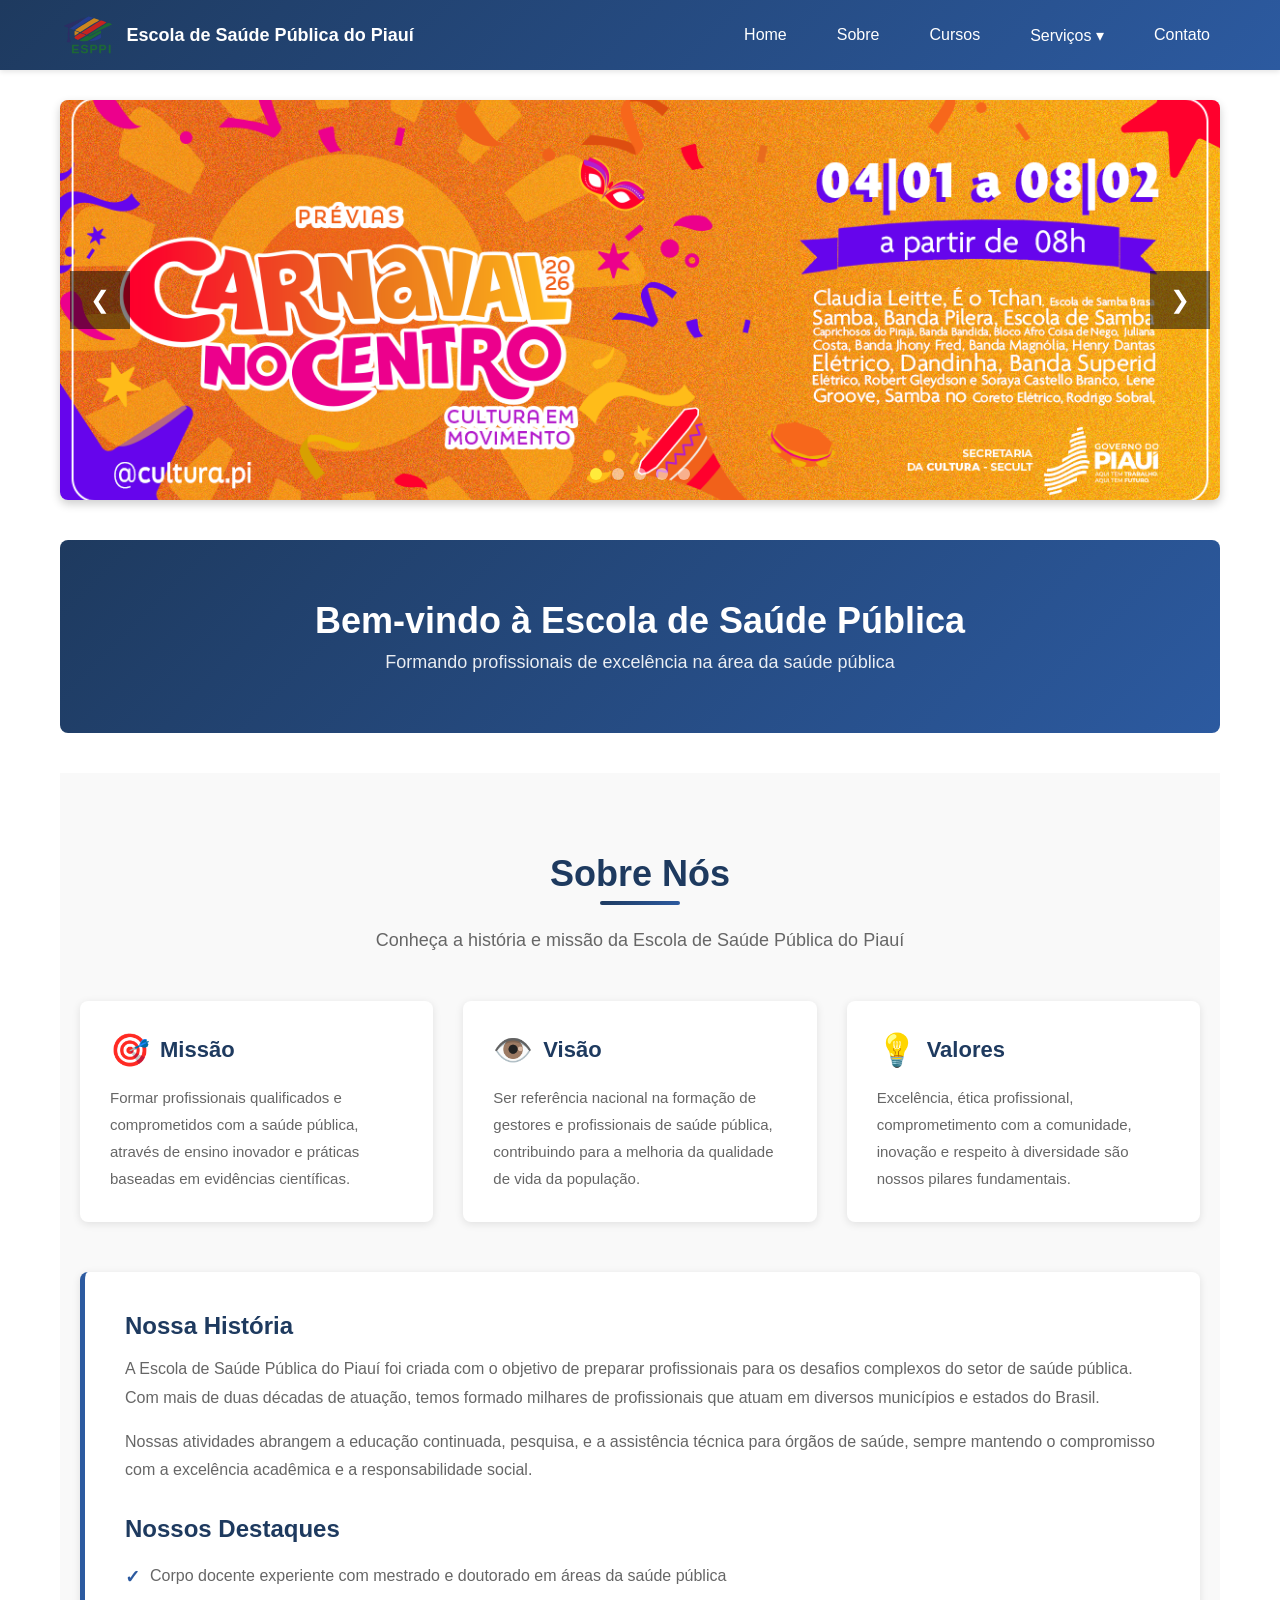
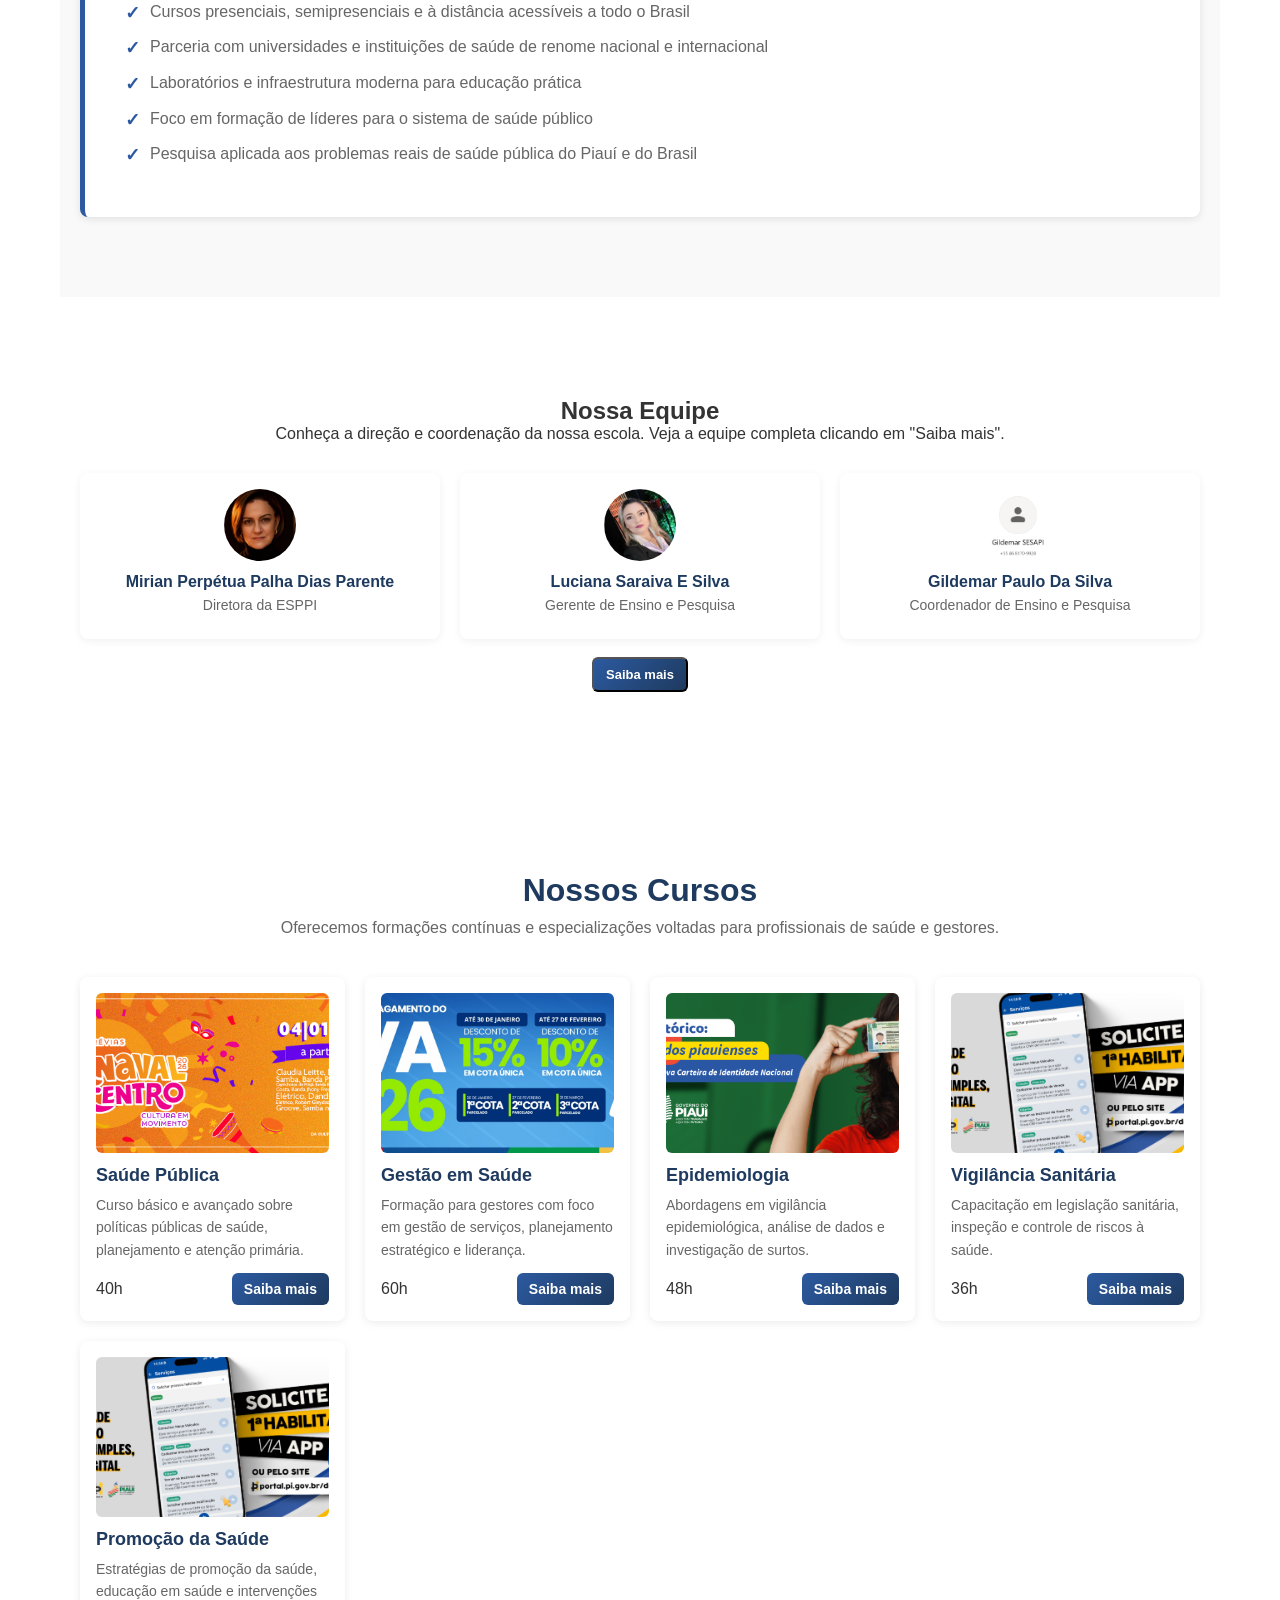
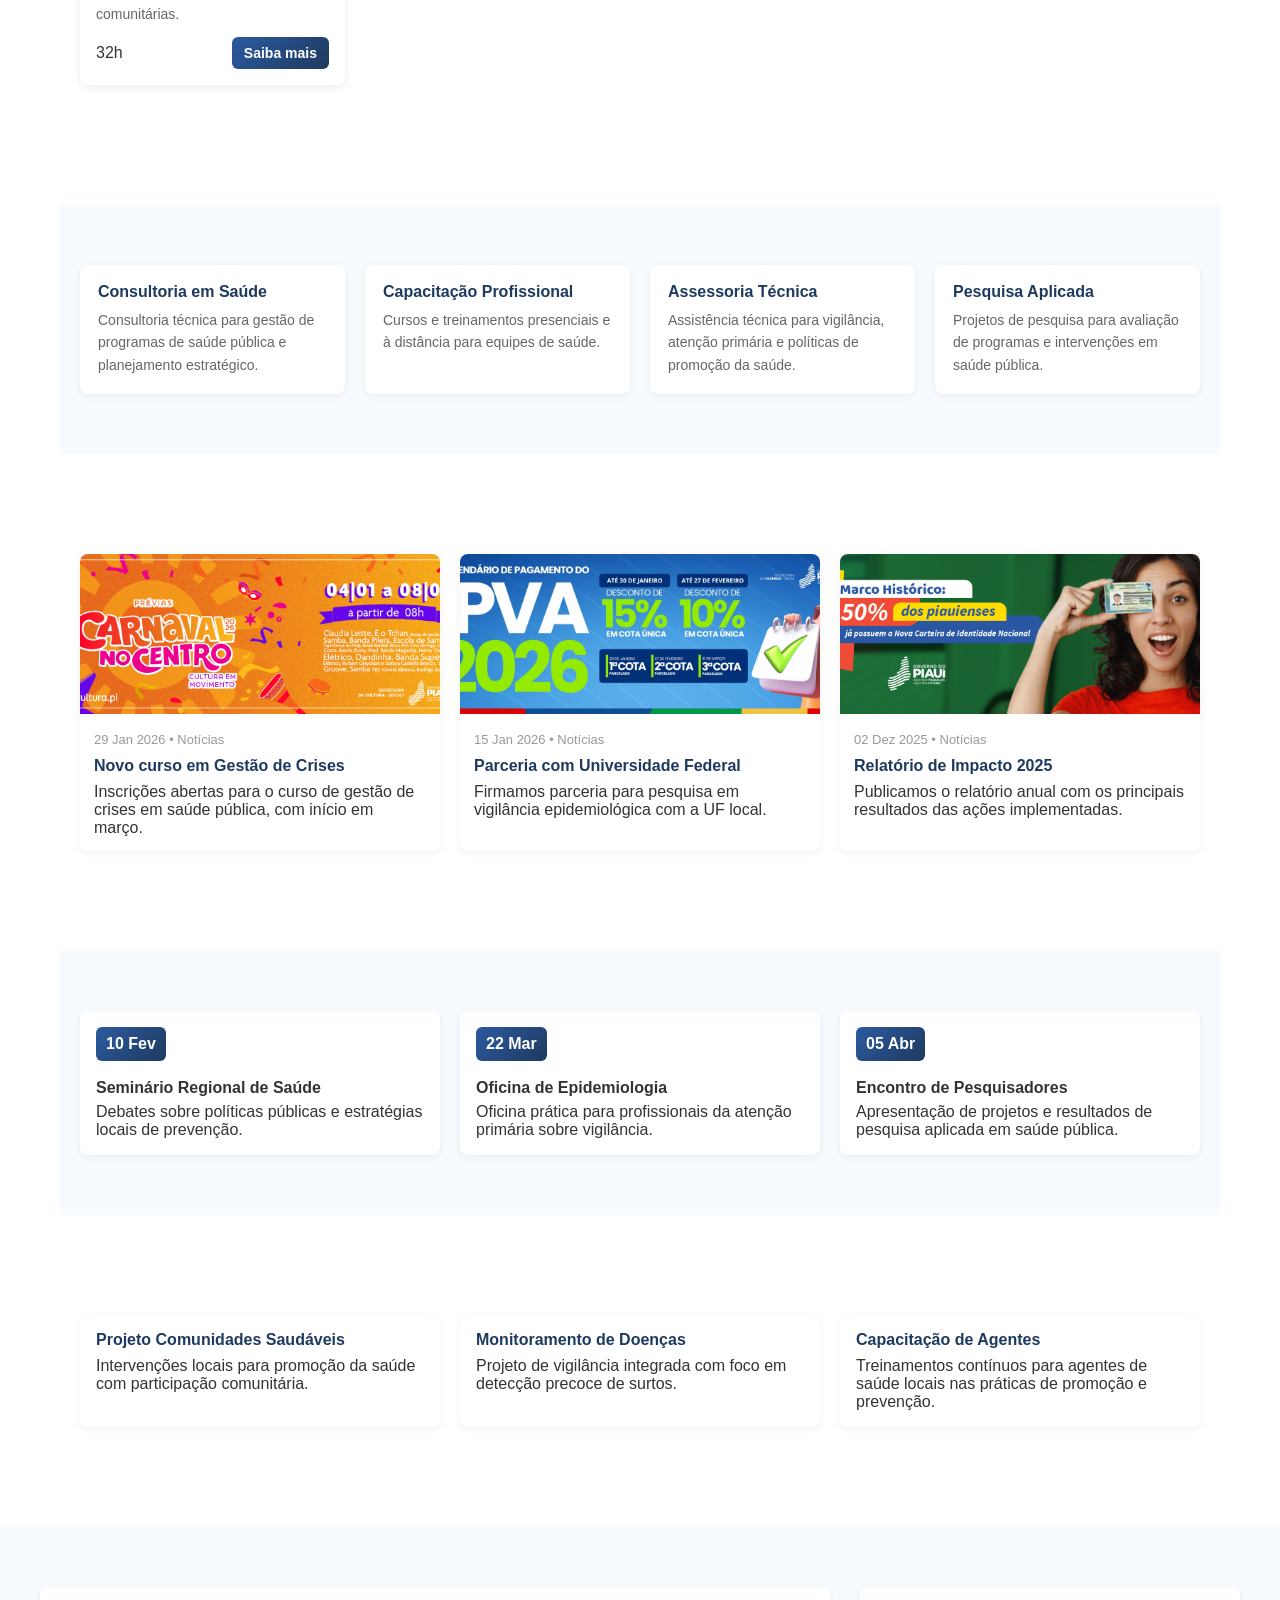
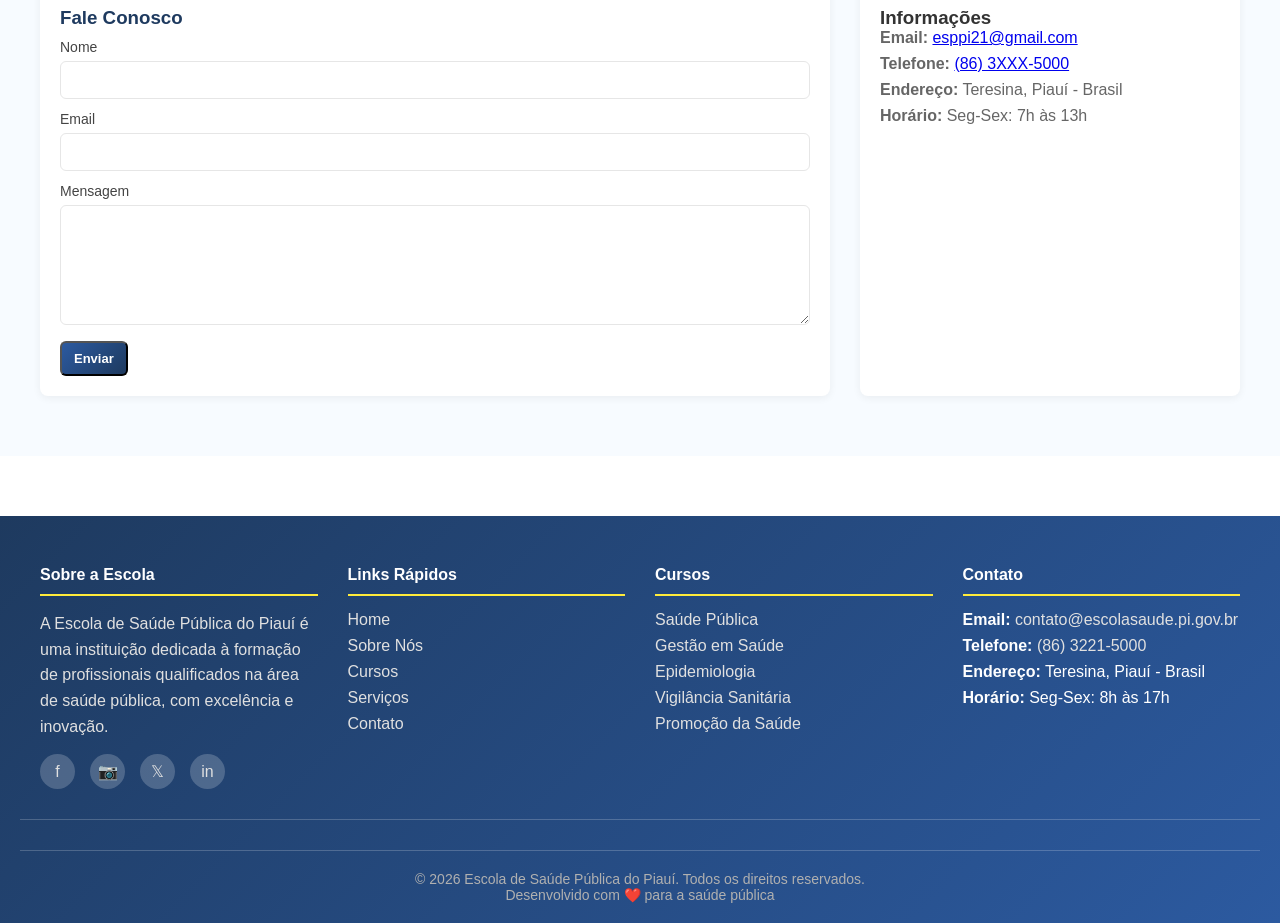
==== index.html @ f5f9f516 "INICIO DO SITE" ====
<!DOCTYPE html>
<html lang="pt-BR">
<head>
  <meta charset="UTF-8">
  <meta name="viewport" content="width=device-width, initial-scale=1.0">
  <title>Escola de Saúde Pública do Piauí</title>
  <style>
    * {
      margin: 0;
      padding: 0;
      box-sizing: border-box;
    }

    body {
      font-family: 'Segoe UI', Tahoma, Geneva, Verdana, sans-serif;
      color: #333;
    }

    header {
      background: linear-gradient(135deg, #1e3a5f 0%, #2c5aa0 100%);
      padding: 15px 0;
      box-shadow: 0 2px 5px rgba(0, 0, 0, 0.1);
      position: sticky;
      top: 0;
      z-index: 100;
    }

    .header-content {
      max-width: 1200px;
      margin: 0 auto;
      display: flex;
      align-items: center;
      justify-content: space-between;
      padding: 0 20px;
    }

    .logo {
      display: flex;
      align-items: center;
      gap: 10px;
      color: white;
      font-weight: bold;
      font-size: 18px;
    }

    .logo img {
      height: 40px;
      width: auto;
    }

    nav ul {
      display: flex;
      list-style: none;
      gap: 30px;
      flex-wrap: wrap;
    }

    nav a {
      color: white;
      text-decoration: none;
      font-weight: 500;
      transition: color 0.3s ease;
      padding: 5px 10px;
      border-radius: 4px;
    }

    nav a:hover {
      background-color: rgba(255, 255, 255, 0.2);
      color: #ffeb3b;
    }

    /* Submenu para Serviços */
    .has-submenu { position: relative; }
    .submenu {
      display: none;
      position: absolute;
      top: 100%;
      left: 0;
      background: #1e3a5f;
      min-width: 200px;
      border-radius: 6px;
      box-shadow: 0 6px 18px rgba(0,0,0,0.15);
      padding: 8px 0;
      z-index: 50;
      flex-direction: column;
    }

    .submenu li { list-style: none; }
    .submenu li a {
      color: white;
      display: block;
      padding: 10px 16px;
      text-decoration: none;
      font-weight: 500;
    }

    .submenu li a:hover { background: rgba(255,255,255,0.08); color: #ffeb3b; }

    /* Hover em desktop abre o submenu */
    .has-submenu:hover > .submenu { display: flex; }

    /* Mobile: submenu dentro do fluxo quando aberto */
    .submenu.open { display: flex; position: static; padding-left: 0; }

    .hamburger {
      display: none;
      flex-direction: column;
      cursor: pointer;
      gap: 5px;
    }

    .hamburger span {
      width: 25px;
      height: 3px;
      background-color: white;
      border-radius: 2px;
      transition: 0.3s;
    }

    .hamburger.active span:nth-child(1) {
      transform: rotate(45deg) translate(8px, 8px);
    }

    .hamburger.active span:nth-child(2) {
      opacity: 0;
    }

    .hamburger.active span:nth-child(3) {
      transform: rotate(-45deg) translate(7px, -7px);
    }

    .main-content {
      max-width: 1200px;
      margin: 30px auto;
      padding: 0 20px;
    }

    .carousel-container {
      position: relative;
      width: 100%;
      max-width: 1200px;
      margin: 0 auto 40px;
      overflow: hidden;
      border-radius: 8px;
      box-shadow: 0 4px 10px rgba(0, 0, 0, 0.2);
    }

    .carousel {
      position: relative;
      width: 100%;
      height: 400px;
      background-color: #f0f0f0;
    }

    .carousel-item {
      position: absolute;
      width: 100%;
      height: 100%;
      opacity: 0;
      transition: opacity 0.5s ease-in-out;
    }

    .carousel-item.active {
      opacity: 1;
    }

    .carousel-item img {
      width: 100%;
      height: 100%;
      object-fit: cover;
    }

    .carousel-controls {
      position: absolute;
      bottom: 20px;
      left: 50%;
      transform: translateX(-50%);
      display: flex;
      gap: 10px;
      z-index: 10;
    }

    .carousel-dot {
      width: 12px;
      height: 12px;
      border-radius: 50%;
      background-color: rgba(255, 255, 255, 0.5);
      cursor: pointer;
      transition: background-color 0.3s ease;
      border: none;
      padding: 0;
    }

    .carousel-dot.active {
      background-color: #ffeb3b;
    }

    .carousel-dot:hover {
      background-color: rgba(255, 255, 255, 0.8);
    }

    .carousel-button {
      position: absolute;
      top: 50%;
      transform: translateY(-50%);
      background-color: rgba(0, 0, 0, 0.5);
      color: white;
      border: none;
      font-size: 24px;
      padding: 15px 20px;
      cursor: pointer;
      transition: background-color 0.3s ease;
      z-index: 10;
    }

    .carousel-button:hover {
      background-color: rgba(0, 0, 0, 0.8);
    }

    .carousel-button.prev {
      left: 10px;
    }

    .carousel-button.next {
      right: 10px;
    }

    .ban {
      background: linear-gradient(135deg, #1e3a5f 0%, #2c5aa0 100%);
      color: white;
      padding: 60px 20px;
      border-radius: 8px;
      text-align: center;
      margin-bottom: 40px;
    }

    .ban h1 {
      font-size: 36px;
      margin-bottom: 10px;
    }

    .ban p {
      font-size: 18px;
      opacity: 0.9;
    }

    .about-section {
      background-color: #f9f9f9;
      padding: 80px 20px;
      margin-bottom: 40px;
    }

    .about-content {
      max-width: 1200px;
      margin: 0 auto;
    }

    .about-header {
      text-align: center;
      margin-bottom: 50px;
    }

    .about-header h2 {
      font-size: 36px;
      color: #1e3a5f;
      margin-bottom: 15px;
      position: relative;
      display: inline-block;
    }

    .about-header h2::after {
      content: '';
      position: absolute;
      bottom: -10px;
      left: 50%;
      transform: translateX(-50%);
      width: 80px;
      height: 4px;
      background: linear-gradient(135deg, #1e3a5f 0%, #2c5aa0 100%);
      border-radius: 2px;
    }

    .about-header p {
      font-size: 18px;
      color: #666;
      margin-top: 20px;
    }

    .about-grid {
      display: grid;
      grid-template-columns: repeat(auto-fit, minmax(280px, 1fr));
      gap: 30px;
      margin-bottom: 50px;
    }

    .about-card {
      background: white;
      padding: 30px;
      border-radius: 8px;
      box-shadow: 0 2px 8px rgba(0, 0, 0, 0.1);
      transition: transform 0.3s ease, box-shadow 0.3s ease;
    }

    .about-card:hover {
      transform: translateY(-5px);
      box-shadow: 0 4px 15px rgba(0, 0, 0, 0.15);
    }

    .about-card h3 {
      color: #1e3a5f;
      font-size: 22px;
      margin-bottom: 15px;
      display: flex;
      align-items: center;
      gap: 10px;
    }

    .about-card-icon {
      font-size: 32px;
    }

    .about-card p {
      color: #666;
      line-height: 1.8;
      font-size: 15px;
    }

    .about-description {
      background: white;
      padding: 40px;
      border-radius: 8px;
      border-left: 5px solid #2c5aa0;
      box-shadow: 0 2px 8px rgba(0, 0, 0, 0.1);
    }

    .about-description h3 {
      color: #1e3a5f;
      font-size: 24px;
      margin-bottom: 15px;
    }

    .about-description p {
      color: #666;
      line-height: 1.8;
      font-size: 16px;
      margin-bottom: 15px;
    }

    .about-description ul {
      list-style: none;
      margin-top: 20px;
    }

    .about-description ul li {
      padding-left: 25px;
      position: relative;
      margin-bottom: 10px;
      color: #666;
      line-height: 1.6;
    }

    .about-description ul li::before {
      content: '✓';
      position: absolute;
      left: 0;
      color: #2c5aa0;
      font-weight: bold;
      font-size: 18px;
    }

    /* Seção Cursos */
    .courses-section {
      padding: 80px 20px;
      background: #ffffff;
      margin-bottom: 40px;
    }

    .courses-header {
      text-align: center;
      margin-bottom: 40px;
    }

    .courses-header h2 {
      font-size: 32px;
      color: #1e3a5f;
      margin-bottom: 10px;
    }

    .courses-header p {
      color: #666;
      font-size: 16px;
    }

    .courses-grid {
      display: grid;
      grid-template-columns: repeat(auto-fit, minmax(260px, 1fr));
      gap: 20px;
      max-width: 1200px;
      margin: 0 auto;
    }

    .course-card {
      background: white;
      border-radius: 8px;
      padding: 16px;
      box-shadow: 0 2px 8px rgba(0,0,0,0.08);
      display: flex;
      flex-direction: column;
      transition: transform 0.25s ease, box-shadow 0.25s ease;
    }

    .course-card:hover {
      transform: translateY(-6px);
      box-shadow: 0 6px 20px rgba(0,0,0,0.12);
    }

    .course-thumb {
      width: 100%;
      height: 160px;
      object-fit: cover;
      border-radius: 6px;
      margin-bottom: 12px;
    }

    .course-title {
      color: #1e3a5f;
      font-size: 18px;
      margin-bottom: 8px;
    }

    .course-desc {
      color: #666;
      font-size: 14px;
      line-height: 1.6;
      flex: 1;
    }

    .course-footer {
      margin-top: 12px;
      display: flex;
      justify-content: space-between;
      align-items: center;
      gap: 10px;
    }

    .btn {
      background: linear-gradient(135deg, #2c5aa0, #1e3a5f);
      color: white;
      padding: 8px 12px;
      border-radius: 6px;
      text-decoration: none;
      font-weight: 600;
      font-size: 14px;
    }

    @media (max-width: 600px) {
      .course-thumb { height: 140px; }
    }

    /* Seção Equipe */
    .team-section { padding: 60px 20px; background: #ffffff; margin-bottom: 40px; }
    .team-header { text-align: center; margin-bottom: 30px; }
    .team-grid { display: grid; grid-template-columns: repeat(auto-fit, minmax(240px,1fr)); gap:20px; max-width:1200px; margin:0 auto; }
    .team-card { background: white; padding:16px; border-radius:8px; box-shadow:0 2px 8px rgba(0,0,0,0.06); text-align:center; }
    .team-avatar { width:72px; height:72px; border-radius:50%; background:linear-gradient(135deg,#2c5aa0,#1e3a5f); color:white; display:inline-flex; align-items:center; justify-content:center; font-weight:700; font-size:20px; margin-bottom:12px; position:relative; overflow:hidden; }
    .team-photo { width:100%; height:100%; object-fit:cover; display:block; }
    .team-initials { position:absolute; inset:0; display:flex; align-items:center; justify-content:center; font-weight:700; font-size:20px; color:white; }
    .team-name { color:#1e3a5f; font-weight:700; margin-bottom:6px; }
    .team-role { color:#666; font-size:14px; margin-bottom:10px; }
    .btn-small { background: linear-gradient(135deg, #2c5aa0, #1e3a5f); color: white; padding: 8px 12px; border-radius: 6px; text-decoration: none; font-weight: 600; font-size: 13px; }

    /* Modal / local com equipe completa */
    .modal { display:none; position:fixed; inset:0; background: rgba(0,0,0,0.5); align-items:center; justify-content:center; z-index:200; }
    .modal.open { display:flex; }
    .modal-content { background:white; width:90%; max-width:900px; max-height:80vh; overflow:auto; border-radius:8px; padding:20px; }
    .modal-header { display:flex; justify-content:space-between; align-items:center; margin-bottom:10px; }
    .modal-header h3 { color:#1e3a5f; }
    .team-list { list-style:none; padding:0; margin:0; }
    .team-list li { padding:10px 0; border-bottom:1px solid #eee; }

    /* Seção Contato */
    .contact-section { padding:60px 20px; background:#f7fbff; margin-bottom:40px; }
    .contact-grid { max-width:1200px; margin:0 auto; display:grid; grid-template-columns: 1fr 380px; gap:30px; }
    .contact-card { background:white; padding:20px; border-radius:8px; box-shadow:0 2px 8px rgba(0,0,0,0.06); }
    .contact-card h3 { color:#1e3a5f; margin-bottom:10px; }
    .contact-form label { display:block; font-size:14px; color:#444; margin-bottom:6px; }
    .contact-form input, .contact-form textarea { width:100%; padding:10px; border:1px solid #e6e6e6; border-radius:6px; margin-bottom:12px; font-size:14px; }
    .contact-form textarea { min-height:120px; resize:vertical; }
    .contact-info { background:white; padding:20px; border-radius:8px; box-shadow:0 2px 8px rgba(0,0,0,0.06); }
    .contact-info p { color:#666; margin-bottom:8px; }
    .contact-success { display:none; background:#e6ffea; border:1px solid #b7f0c8; color:#097a3d; padding:10px; border-radius:6px; margin-bottom:12px; }
    .team-list li strong { color:#1e3a5f; display:block; }
    .team-list li { display:flex; align-items:center; gap:15px; }
    .team-list-photo { width:60px; height:60px; border-radius:50%; object-fit:cover; flex-shrink:0; }

    /* Seções: Serviços, Notícias, Eventos, Projetos */
    .services-section {
      padding: 60px 20px;
      background: #f7fbff;
      margin-bottom: 40px;
    }

    .services-grid {
      display: grid;
      grid-template-columns: repeat(auto-fit, minmax(240px, 1fr));
      gap: 20px;
      max-width: 1200px;
      margin: 0 auto;
    }

    .service-card {
      background: white;
      padding: 18px;
      border-radius: 8px;
      box-shadow: 0 2px 8px rgba(0,0,0,0.06);
      transition: transform 0.25s ease, box-shadow 0.25s ease;
    }

    .service-card:hover { transform: translateY(-6px); box-shadow: 0 6px 20px rgba(0,0,0,0.10); }

    .service-title { color: #1e3a5f; font-weight:700; margin-bottom:8px; }
    .service-desc { color:#666; font-size:14px; line-height:1.6; }

    .news-section { padding: 60px 20px; background: #ffffff; margin-bottom: 40px; }
    .news-grid { display: grid; grid-template-columns: repeat(auto-fit, minmax(280px, 1fr)); gap:20px; max-width:1200px; margin:0 auto; }
    .news-item { background:white; border-radius:8px; overflow:hidden; box-shadow:0 2px 8px rgba(0,0,0,0.06); }
    .news-thumb { width:100%; height:160px; object-fit:cover; }
    .news-body { padding:14px; }
    .news-title { color:#1e3a5f; font-weight:700; margin-bottom:8px; }
    .news-meta { font-size:13px; color:#999; margin-bottom:10px; }

    .events-section { padding:60px 20px; background:#f7fbff; margin-bottom:40px; }
    .events-grid { display:grid; grid-template-columns: repeat(auto-fit, minmax(260px,1fr)); gap:20px; max-width:1200px;margin:0 auto; }
    .event-card { background:white;padding:16px;border-radius:8px;box-shadow:0 2px 8px rgba(0,0,0,0.06); }
    .event-date { background:linear-gradient(135deg,#2c5aa0,#1e3a5f); color:white; padding:8px 10px; border-radius:6px; font-weight:700; display:inline-block; margin-bottom:10px; }

    .projects-section { padding:60px 20px; background:#ffffff; margin-bottom:40px; }
    .projects-grid { display:grid; grid-template-columns: repeat(auto-fit, minmax(280px,1fr)); gap:20px; max-width:1200px;margin:0 auto; }
    .project-card { background:white;padding:16px;border-radius:8px;box-shadow:0 2px 8px rgba(0,0,0,0.06); }
    .project-title { color:#1e3a5f; font-weight:700; margin-bottom:8px; }

    @media (max-width:600px) {
      .news-thumb { height:140px; }
      .news-grid, .services-grid, .events-grid, .projects-grid { grid-template-columns: 1fr; }
    }

    footer {
      background: linear-gradient(135deg, #1e3a5f 0%, #2c5aa0 100%);
      color: white;
      padding: 50px 20px 20px;
      margin-top: 60px;
    }

    .footer-content {
      max-width: 1200px;
      margin: 0 auto;
      display: grid;
      grid-template-columns: repeat(auto-fit, minmax(250px, 1fr));
      gap: 30px;
      margin-bottom: 30px;
    }

    .footer-section h3 {
      margin-bottom: 15px;
      font-size: 16px;
      border-bottom: 2px solid #ffeb3b;
      padding-bottom: 10px;
    }

    .footer-section ul {
      list-style: none;
    }

    .footer-section ul li {
      margin-bottom: 8px;
    }

    .footer-section a {
      color: #e0e0e0;
      text-decoration: none;
      transition: color 0.3s ease;
    }

    .footer-section a:hover {
      color: #ffeb3b;
    }

    .footer-section p {
      line-height: 1.6;
      color: #e0e0e0;
    }

    .social-links {
      display: flex;
      gap: 15px;
      margin-top: 15px;
    }

    .social-links a {
      display: inline-flex;
      align-items: center;
      justify-content: center;
      width: 35px;
      height: 35px;
      background-color: rgba(255, 255, 255, 0.2);
      border-radius: 50%;
      transition: background-color 0.3s ease;
    }

    .social-links a:hover {
      background-color: #ffeb3b;
      color: #1e3a5f;
    }

    .footer-divider {
      height: 1px;
      background-color: rgba(255, 255, 255, 0.2);
      margin: 30px 0;
    }

    .footer-bottom {
      text-align: center;
      padding-top: 20px;
      border-top: 1px solid rgba(255, 255, 255, 0.2);
      color: #b0b0b0;
      font-size: 14px;
    }

    @media (max-width: 768px) {
      nav ul {
        display: none;
        position: absolute;
        top: 100%;
        left: 0;
        right: 0;
        background: #1e3a5f;
        flex-direction: column;
        gap: 0;
        padding: 20px 0;
      }

      nav ul.active {
        display: flex;
      }

      nav a {
        display: block;
        padding: 12px 20px;
        border-radius: 0;
      }

      .hamburger {
        display: flex;
      }

      .banner h1 {
        font-size: 24px;
      }

      nav {
        position: relative;
      }

      .footer-content {
        grid-template-columns: 1fr;
      }
    }
  </style>
</head>
<body>
  <header>
    <div class="header-content">
      <div class="logo">
        <img src="imagem/logo.svg" alt="Logo Escola de Saúde">
        <span>Escola de Saúde Pública do Piauí</span>
      </div>
      <div class="hamburger" onclick="toggleMenu()">
        <span></span>
        <span></span>
        <span></span>
      </div>
      <nav>
        <ul id="menu">
          <li><a href="#home">Home</a></li>
          <li><a href="#about">Sobre</a></li>
          <li><a href="#courses">Cursos</a></li>
          <li class="has-submenu">
            <a href="#services" class="submenu-toggle" data-submenu="true" onclick="toggleSubmenu(event)">Serviços ▾</a>
            <ul class="submenu" aria-label="Submenu Serviços">
              <li><a href="#noticias">Notícias</a></li>
              <li><a href="#eventos">Eventos</a></li>
              <li><a href="#projetos">Projetos</a></li>
            </ul>
          </li>
          <li><a href="#contact">Contato</a></li>
        </ul>
      </nav>
    </div>
  </header>

  <main class="main-content">
    <!-- Carrossel de Banners -->
    <div class="carousel-container">
      <div class="carousel" id="carousel">
        <div class="carousel-item active">
          <img src="imagem/banner01.png" alt="Banner 1">
        </div>
        <div class="carousel-item">
          <img src="imagem/banner02.jpg" alt="Banner 2">
        </div>
        <div class="carousel-item">
          <img src="imagem/banner03.png" alt="Banner 3">
        </div>
        <div class="carousel-item">
          <img src="imagem/banner04.png" alt="Banner 4">
        </div>
        <div class="carousel-item">
          <img src="imagem/banner05 - Copia.png" alt="Banner 5">
        </div>
      </div>

      <button class="carousel-button prev" onclick="prevSlide()">❮</button>
      <button class="carousel-button next" onclick="nextSlide()">❯</button>

      <div class="carousel-controls">
        <button class="carousel-dot active" onclick="goToSlide(0)"></button>
        <button class="carousel-dot" onclick="goToSlide(1)"></button>
        <button class="carousel-dot" onclick="goToSlide(2)"></button>
        <button class="carousel-dot" onclick="goToSlide(3)"></button>
        <button class="carousel-dot" onclick="goToSlide(4)"></button>
      </div>
    </div>

    <section class="ban" id="home">
      <h1>Bem-vindo à Escola de Saúde Pública</h1>
      <p>Formando profissionais de excelência na área da saúde pública</p>
    </section>

    <!-- Seção Sobre Nós -->
    <section class="about-section" id="about">
      <div class="about-content">
        <div class="about-header">
          <h2>Sobre Nós</h2>
          <p>Conheça a história e missão da Escola de Saúde Pública do Piauí</p>
        </div>

        <div class="about-grid">
          <div class="about-card">
            <h3><span class="about-card-icon">🎯</span>Missão</h3>
            <p>Formar profissionais qualificados e comprometidos com a saúde pública, através de ensino inovador e práticas baseadas em evidências científicas.</p>
          </div>

          <div class="about-card">
            <h3><span class="about-card-icon">👁️</span>Visão</h3>
            <p>Ser referência nacional na formação de gestores e profissionais de saúde pública, contribuindo para a melhoria da qualidade de vida da população.</p>
          </div>

          <div class="about-card">
            <h3><span class="about-card-icon">💡</span>Valores</h3>
            <p>Excelência, ética profissional, comprometimento com a comunidade, inovação e respeito à diversidade são nossos pilares fundamentais.</p>
          </div>
        </div>

        <div class="about-description">
          <h3>Nossa História</h3>
          <p>A Escola de Saúde Pública do Piauí foi criada com o objetivo de preparar profissionais para os desafios complexos do setor de saúde pública. Com mais de duas décadas de atuação, temos formado milhares de profissionais que atuam em diversos municípios e estados do Brasil.</p>
          
          <p>Nossas atividades abrangem a educação continuada, pesquisa, e a assistência técnica para órgãos de saúde, sempre mantendo o compromisso com a excelência acadêmica e a responsabilidade social.</p>

          <h3 style="margin-top: 30px; margin-bottom: 15px;">Nossos Destaques</h3>
          <ul>
            <li>Corpo docente experiente com mestrado e doutorado em áreas da saúde pública</li>
            <li>Cursos presenciais, semipresenciais e à distância acessíveis a todo o Brasil</li>
            <li>Parceria com universidades e instituições de saúde de renome nacional e internacional</li>
            <li>Laboratórios e infraestrutura moderna para educação prática</li>
            <li>Foco em formação de líderes para o sistema de saúde público</li>
            <li>Pesquisa aplicada aos problemas reais de saúde pública do Piauí e do Brasil</li>
          </ul>
        </div>
      </div>
    </section>

    <!-- Seção Equipe -->
    <section class="team-section" id="equipe">
      <div class="team-header">
        <h2>Nossa Equipe</h2>
        <p>Conheça a direção e coordenação da nossa escola. Veja a equipe completa clicando em "Saiba mais".</p>
      </div>

      <div class="team-grid">
      <div class="team-card">
        <div class="team-avatar">
          <img class="team-photo" src="imagem/colaboradores/Dra Mirian.png" alt="Mirian Perpétua Palha Dias Parente">
          <span class="team-initials">MP</span>
        </div>
        <div class="team-name">Mirian Perpétua Palha Dias Parente</div>
        <div class="team-role">Diretora da ESPPI</div>
      </div>

      <div class="team-card">
        <div class="team-avatar">
          <img class="team-photo" src="imagem/colaboradores/Luciana_Saraiva.png" alt="Luciana Saraiva E Silva">
          <span class="team-initials">LS</span>
        </div>
        <div class="team-name">Luciana Saraiva E Silva</div>
        <div class="team-role">Gerente de Ensino e Pesquisa</div>
      </div>

      <div class="team-card">
        <div class="team-avatar">
          <img class="team-photo" src="imagem/colaboradores/Gildemar.png" alt="Gildemar Paulo Da Silva">
          <span class="team-initials">GP</span>
        </div>
        <div class="team-name">Gildemar Paulo Da Silva</div>
        <div class="team-role">Coordenador de Ensino e Pesquisa</div>
      </div>
    </div>

      <div style="text-align:center; margin-top:18px;">
        <button class="btn-small" onclick="openTeamModal()">Saiba mais</button>
      </div>
    </section>

    <!-- Seção Cursos -->
    <section class="courses-section" id="courses">
      <div class="courses-header">
        <h2>Nossos Cursos</h2>
        <p>Oferecemos formações contínuas e especializações voltadas para profissionais de saúde e gestores.</p>
      </div>

      <div class="courses-grid">
        <article class="course-card">
          <img class="course-thumb" src="imagem/banner01.png" alt="Saúde Pública">
          <h4 class="course-title">Saúde Pública</h4>
          <p class="course-desc">Curso básico e avançado sobre políticas públicas de saúde, planejamento e atenção primária.</p>
          <div class="course-footer">
            <span class="course-duration">40h</span>
            <a class="btn" href="#">Saiba mais</a>
          </div>
        </article>

        <article class="course-card">
          <img class="course-thumb" src="imagem/banner02.jpg" alt="Gestão em Saúde">
          <h4 class="course-title">Gestão em Saúde</h4>
          <p class="course-desc">Formação para gestores com foco em gestão de serviços, planejamento estratégico e liderança.</p>
          <div class="course-footer">
            <span class="course-duration">60h</span>
            <a class="btn" href="#">Saiba mais</a>
          </div>
        </article>

        <article class="course-card">
          <img class="course-thumb" src="imagem/banner03.png" alt="Epidemiologia">
          <h4 class="course-title">Epidemiologia</h4>
          <p class="course-desc">Abordagens em vigilância epidemiológica, análise de dados e investigação de surtos.</p>
          <div class="course-footer">
            <span class="course-duration">48h</span>
            <a class="btn" href="#">Saiba mais</a>
          </div>
        </article>

        <article class="course-card">
          <img class="course-thumb" src="imagem/banner04.png" alt="Vigilância Sanitária">
          <h4 class="course-title">Vigilância Sanitária</h4>
          <p class="course-desc">Capacitação em legislação sanitária, inspeção e controle de riscos à saúde.</p>
          <div class="course-footer">
            <span class="course-duration">36h</span>
            <a class="btn" href="#">Saiba mais</a>
          </div>
        </article>

        <article class="course-card">
          <img class="course-thumb" src="imagem/banner05 - Copia.png" alt="Promoção da Saúde">
          <h4 class="course-title">Promoção da Saúde</h4>
          <p class="course-desc">Estratégias de promoção da saúde, educação em saúde e intervenções comunitárias.</p>
          <div class="course-footer">
            <span class="course-duration">32h</span>
            <a class="btn" href="#">Saiba mais</a>
          </div>
        </article>
      </div>
    </section>

    <!-- Seção Serviços -->
    <section class="services-section" id="services">
      <div class="services-grid">
        <div class="service-card">
          <h4 class="service-title">Consultoria em Saúde</h4>
          <p class="service-desc">Consultoria técnica para gestão de programas de saúde pública e planejamento estratégico.</p>
        </div>

        <div class="service-card">
          <h4 class="service-title">Capacitação Profissional</h4>
          <p class="service-desc">Cursos e treinamentos presenciais e à distância para equipes de saúde.</p>
        </div>

        <div class="service-card">
          <h4 class="service-title">Assessoria Técnica</h4>
          <p class="service-desc">Assistência técnica para vigilância, atenção primária e políticas de promoção da saúde.</p>
        </div>

        <div class="service-card">
          <h4 class="service-title">Pesquisa Aplicada</h4>
          <p class="service-desc">Projetos de pesquisa para avaliação de programas e intervenções em saúde pública.</p>
        </div>
      </div>
    </section>

    <!-- Seção Notícias -->
    <section class="news-section" id="noticias">
      <div class="news-grid">
        <article class="news-item">
          <img class="news-thumb" src="imagem/banner01.png" alt="Notícia 1">
          <div class="news-body">
            <div class="news-meta">29 Jan 2026 • Notícias</div>
            <h4 class="news-title">Novo curso em Gestão de Crises</h4>
            <p>Inscrições abertas para o curso de gestão de crises em saúde pública, com início em março.</p>
          </div>
        </article>

        <article class="news-item">
          <img class="news-thumb" src="imagem/banner02.jpg" alt="Notícia 2">
          <div class="news-body">
            <div class="news-meta">15 Jan 2026 • Notícias</div>
            <h4 class="news-title">Parceria com Universidade Federal</h4>
            <p>Firmamos parceria para pesquisa em vigilância epidemiológica com a UF local.</p>
          </div>
        </article>

        <article class="news-item">
          <img class="news-thumb" src="imagem/banner03.png" alt="Notícia 3">
          <div class="news-body">
            <div class="news-meta">02 Dez 2025 • Notícias</div>
            <h4 class="news-title">Relatório de Impacto 2025</h4>
            <p>Publicamos o relatório anual com os principais resultados das ações implementadas.</p>
          </div>
        </article>
      </div>
    </section>

    <!-- Seção Eventos -->
    <section class="events-section" id="eventos">
      <div class="events-grid">
        <div class="event-card">
          <div class="event-date">10 Fev</div>
          <h4 style="margin:8px 0 6px;">Seminário Regional de Saúde</h4>
          <p>Debates sobre políticas públicas e estratégias locais de prevenção.</p>
        </div>

        <div class="event-card">
          <div class="event-date">22 Mar</div>
          <h4 style="margin:8px 0 6px;">Oficina de Epidemiologia</h4>
          <p>Oficina prática para profissionais da atenção primária sobre vigilância.</p>
        </div>

        <div class="event-card">
          <div class="event-date">05 Abr</div>
          <h4 style="margin:8px 0 6px;">Encontro de Pesquisadores</h4>
          <p>Apresentação de projetos e resultados de pesquisa aplicada em saúde pública.</p>
        </div>
      </div>
    </section>

    <!-- Seção Projetos -->
    <section class="projects-section" id="projetos">
      <div class="projects-grid">
        <div class="project-card">
          <h4 class="project-title">Projeto Comunidades Saudáveis</h4>
          <p>Intervenções locais para promoção da saúde com participação comunitária.</p>
        </div>

        <div class="project-card">
          <h4 class="project-title">Monitoramento de Doenças</h4>
          <p>Projeto de vigilância integrada com foco em detecção precoce de surtos.</p>
        </div>

        <div class="project-card">
          <h4 class="project-title">Capacitação de Agentes</h4>
          <p>Treinamentos contínuos para agentes de saúde locais nas práticas de promoção e prevenção.</p>
        </div>
      </div>
    </section>

  </main>

  <!-- Seção Contato -->
  <section class="contact-section" id="contact">
    <div class="contact-grid">
      <div class="contact-card">
        <h3>Fale Conosco</h3>
        <div class="contact-success" id="contactSuccess">Mensagem enviada com sucesso. Entraremos em contato em breve.</div>
        <form id="contactForm" class="contact-form">
          <label for="name">Nome</label>
          <input type="text" id="name" name="name" required>

          <label for="email">Email</label>
          <input type="email" id="email" name="email" required>

          <label for="message">Mensagem</label>
          <textarea id="message" name="message" required></textarea>

          <button class="btn-small" type="submit">Enviar</button>
        </form>
      </div>

      <aside class="contact-info">
        <h3>Informações</h3>
        <p><strong>Email:</strong> <a href="mailto:esppi21@gmail.com">esppi21@gmail.com</a></p>
        <p><strong>Telefone:</strong> <a href="tel:+558632215000">(86) 3XXX-5000</a></p>
        <p><strong>Endereço:</strong> Teresina, Piauí - Brasil</p>
        <p><strong>Horário:</strong> Seg-Sex: 7h às 13h</p>
      </aside>
    </div>
  </section>

  <footer>
    <div class="footer-content">
      <div class="footer-section">
        <h3>Sobre a Escola</h3>
        <p>A Escola de Saúde Pública do Piauí é uma instituição dedicada à formação de profissionais qualificados na área de saúde pública, com excelência e inovação.</p>
        <div class="social-links">
          <a href="#" title="Facebook">f</a>
          <a href="#" title="Instagram">📷</a>
          <a href="#" title="Twitter">𝕏</a>
          <a href="#" title="LinkedIn">in</a>
        </div>
      </div>

      <div class="footer-section">
        <h3>Links Rápidos</h3>
        <ul>
          <li><a href="#home">Home</a></li>
          <li><a href="#about">Sobre Nós</a></li>
          <li><a href="#courses">Cursos</a></li>
          <li><a href="#services">Serviços</a></li>
          <li><a href="#contact">Contato</a></li>
        </ul>
      </div>

      <div class="footer-section">
        <h3>Cursos</h3>
        <ul>
          <li><a href="#">Saúde Pública</a></li>
          <li><a href="#">Gestão em Saúde</a></li>
          <li><a href="#">Epidemiologia</a></li>
          <li><a href="#">Vigilância Sanitária</a></li>
          <li><a href="#">Promoção da Saúde</a></li>
        </ul>
      </div>

      <div class="footer-section">
        <h3>Contato</h3>
        <ul>
          <li><strong>Email:</strong> <a href="mailto:contato@escolasaude.pi.gov.br">contato@escolasaude.pi.gov.br</a></li>
          <li><strong>Telefone:</strong> <a href="tel:+558632215000">(86) 3221-5000</a></li>
          <li><strong>Endereço:</strong> Teresina, Piauí - Brasil</li>
          <li><strong>Horário:</strong> Seg-Sex: 8h às 17h</li>
        </ul>
      </div>
    </div>

    <div class="footer-divider"></div>

    <div class="footer-bottom">
      <p>&copy; 2026 Escola de Saúde Pública do Piauí. Todos os direitos reservados.</p>
      <p>Desenvolvido com ❤️ para a saúde pública</p>
    </div>
  </footer>

  <!-- Modal com equipe completa -->
  <div id="teamModal" class="modal" role="dialog" aria-modal="true" aria-labelledby="teamModalTitle">
    <div class="modal-content">
      <div class="modal-header">
        <h3 id="teamModalTitle">Equipe Completa</h3>
        <button aria-label="Fechar" onclick="closeTeamModal()">✕</button>
      </div>
      <ul class="team-list">
        <li><img class="team-list-photo" src="imagem/colaboradores/Dra Mirian.png" alt="Mirian Perpétua"><strong>Mirian Perpétua Palha Dias Parente</strong><span> — Diretora da ESPPI</span></li>
        <li><img class="team-list-photo" src="imagem/colaboradores/Luciana_Saraiva.png" alt="Luciana Saraiva"><strong>Luciana Saraiva E Silva</strong><span> — Gerente de Ensino e Pesquisa</span></li>
        <li><img class="team-list-photo" src="imagem/colaboradores/Gildemar.png" alt="Gildemar Paulo"><strong>Gildemar Paulo Da Silva</strong><span> — Coordenador de Ensino e Pesquisa</span></li>
        <li><img class="team-list-photo" src="imagem/colaboradores/Jose_Antonio.png" alt="José Antônio"><strong>José Antônio de Almendra Carvalho</strong><span> — Supervisor Pedagógico</span></li>
        <li><img class="team-list-photo" src="imagem/colaboradores/Andreia.png" alt="Andréa Nunes"><strong>Andréa Nunes de Carvalho Mendes</strong><span> — Agente Ocupacional de Nível Superior</span></li>
        <li><img class="team-list-photo" src="imagem/colaboradores/Gisele.png" alt="Gisele Gomes"><strong>Gisele Gomes de Oliveira Leal</strong><span> — Agente Ocupacional de Nível Superior</span></li>
        <li><img class="team-list-photo" src="imagem/colaboradores/an.png" alt="Luciana Amorim"><strong>Luciana Amorim Rodrigues Lima</strong><span> — Técnico de Apoio Administrativo</span></li>
        <li><img class="team-list-photo" src="imagem/colaboradores/Erico.png" alt="Érico Nogueira"><strong>Érico Nogueira de Areia Leão</strong><span> — Assistente Administrativo</span></li>
        <li><img class="team-list-photo" src="imagem/colaboradores/Adelline.png" alt="Addeline Pereira"><strong>Addeline Pereira Borges</strong><span> — Auxiliar Administrativo</span></li>
        <li><img class="team-list-photo" src="imagem/colaboradores/Claudete.png" alt="Creusa Maria"><strong>Creusa Maria Costa de Oliveira</strong><span> — Agente Técnico de Serviço</span></li>
        <li><img class="team-list-photo" src="imagem/colaboradores/Jacira.png" alt="Jacira Gonçalves"><strong>Jacira Gonçalves de Oliveira</strong><span> — Assistente de serviço I</span></li>
        <li><img class="team-list-photo" src="imagem/colaboradores/David.png" alt="David Perfeito"><strong>David Perfeito Leôncio</strong><span> — Desenvolvedor Web</span></li>
      </ul>
      <div style="text-align:right; margin-top:12px;"><button class="btn-small" onclick="closeTeamModal()">Fechar</button></div>
    </div>
  </div>

  <script>
    let currentSlide = 0;
    const slides = document.querySelectorAll('.carousel-item');
    const dots = document.querySelectorAll('.carousel-dot');
    const totalSlides = slides.length;

    function showSlide(n) {
      slides.forEach(slide => slide.classList.remove('active'));
      dots.forEach(dot => dot.classList.remove('active'));

      slides[n].classList.add('active');
      dots[n].classList.add('active');
    }

    function nextSlide() {
      currentSlide = (currentSlide + 1) % totalSlides;
      showSlide(currentSlide);
    }

    function prevSlide() {
      currentSlide = (currentSlide - 1 + totalSlides) % totalSlides;
      showSlide(currentSlide);
    }

    function goToSlide(n) {
      currentSlide = n;
      showSlide(currentSlide);
    }

    // Auto-play do carrossel a cada 5 segundos
    setInterval(nextSlide, 5000);

    function toggleMenu() {
      const menu = document.getElementById('menu');
      const hamburger = document.querySelector('.hamburger');
      menu.classList.toggle('active');
      hamburger.classList.toggle('active');
    }

    function toggleSubmenu(e) {
      const submenu = e.currentTarget.nextElementSibling;
      if (window.innerWidth <= 768) {
        e.preventDefault();
        submenu.classList.toggle('open');
      }
    }

    // Fechar menu ao clicar em um link (pula o toggle do submenu em mobile)
    document.querySelectorAll('nav a').forEach(link => {
      link.addEventListener('click', (e) => {
        if (link.dataset.submenu === 'true' && window.innerWidth <= 768) {
          // clique no link que abre o submenu no mobile - não fechar o menu
          return;
        }
        document.getElementById('menu').classList.remove('active');
        document.querySelector('.hamburger').classList.remove('active');
        document.querySelectorAll('.submenu.open').forEach(s => s.classList.remove('open'));
      });
    });

      // Funções para modal da equipe
      function openTeamModal() {
        document.getElementById('teamModal').classList.add('open');
        document.getElementById('teamModal').querySelector('button[aria-label]')?.focus();
      }

      function closeTeamModal() {
        document.getElementById('teamModal').classList.remove('open');
      }

      // Fechar modal ao clicar fora do conteúdo
      document.getElementById('teamModal').addEventListener('click', function(e) {
        if (e.target === this) closeTeamModal();
      });

      // Mostrar/ocultar iniciais dependendo do carregamento da imagem
      document.querySelectorAll('.team-photo').forEach(img => {
        const initials = img.parentElement.querySelector('.team-initials');
        img.addEventListener('load', () => {
          if (initials) initials.style.display = 'none';
        });
        img.addEventListener('error', () => {
          img.style.display = 'none';
          if (initials) initials.style.display = 'flex';
        });
        // se a imagem já estiver em cache e carregada
        if (img.complete && img.naturalWidth !== 0) {
          if (initials) initials.style.display = 'none';
        }
      });

      // Tratamento do formulário de contato (simulação)
      document.getElementById('contactForm')?.addEventListener('submit', function(e) {
        e.preventDefault();
        // aqui você pode integrar com backend/serviço de email
        const success = document.getElementById('contactSuccess');
        success.style.display = 'block';
        this.reset();
        setTimeout(() => {
          success.style.display = 'none';
          document.getElementById('contact')?.scrollIntoView({ behavior: 'smooth' });
        }, 4000);
      });
  </script>
</body>
</html>
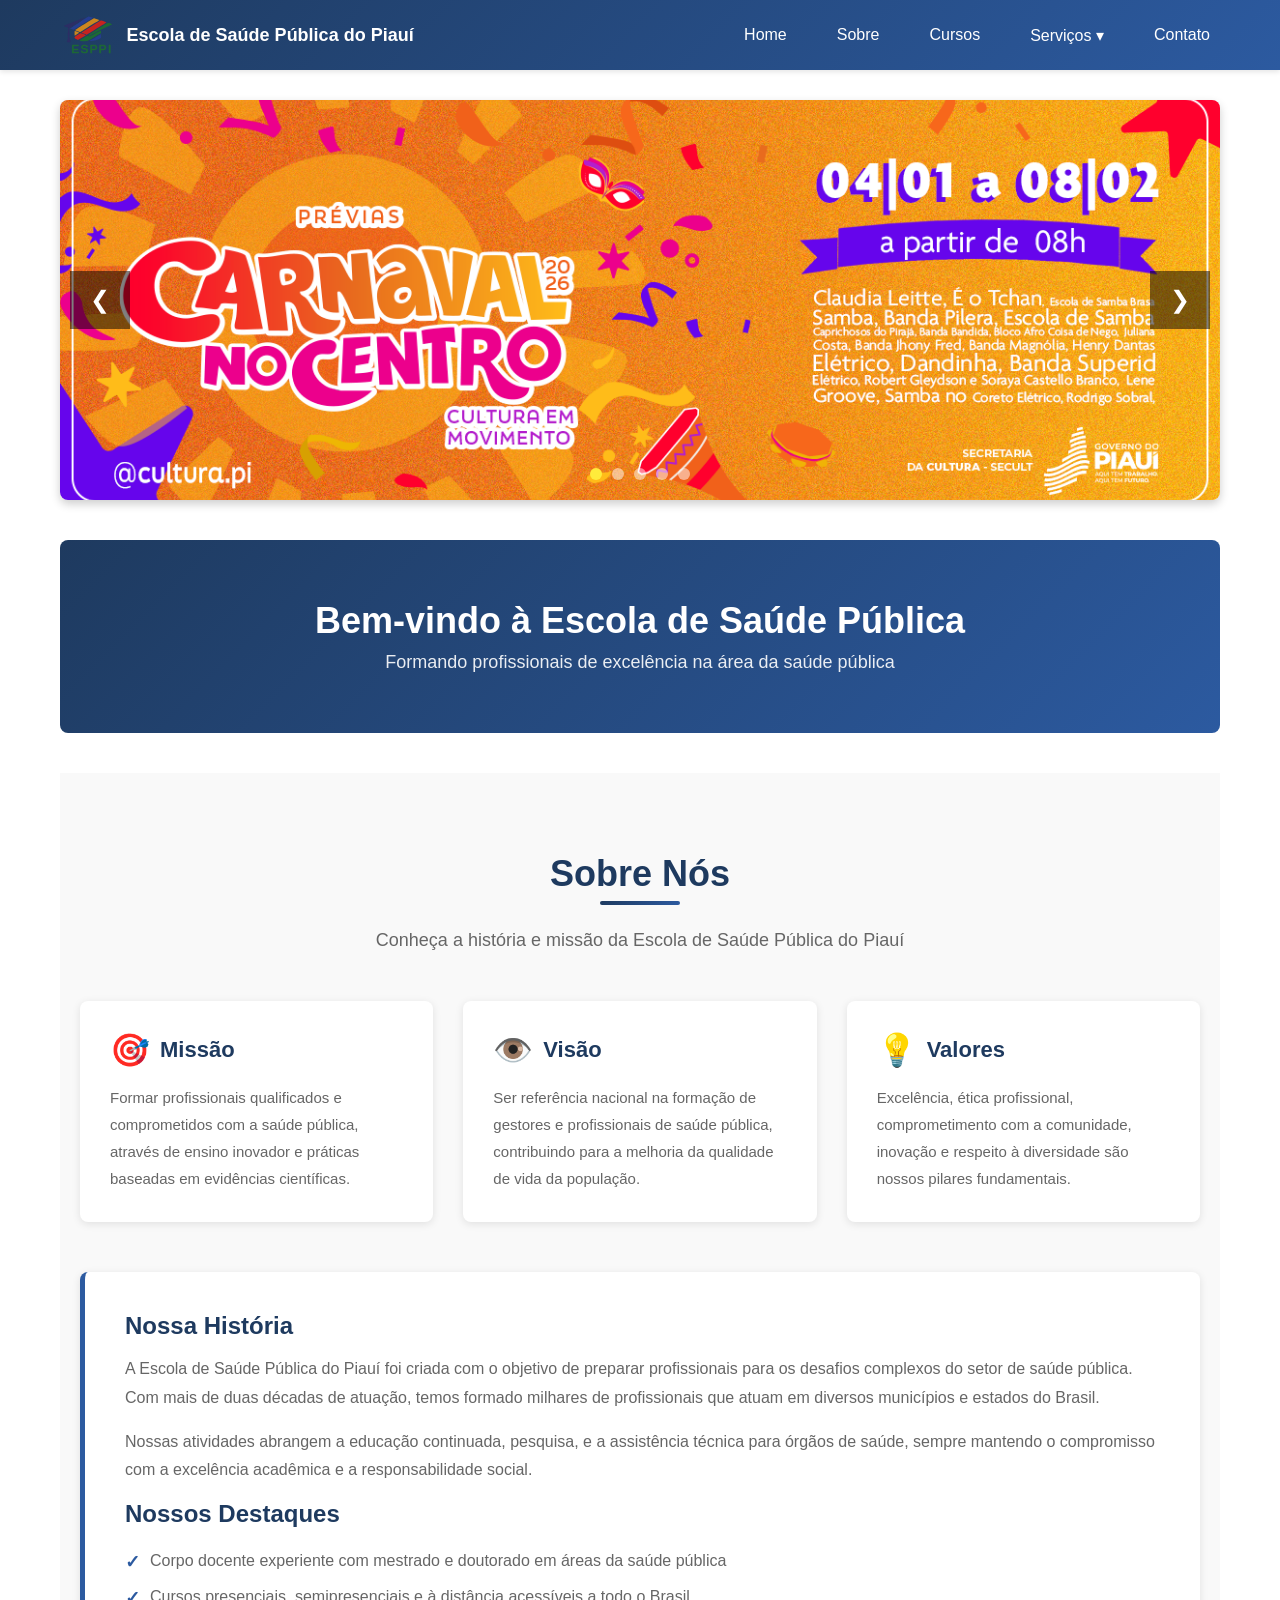
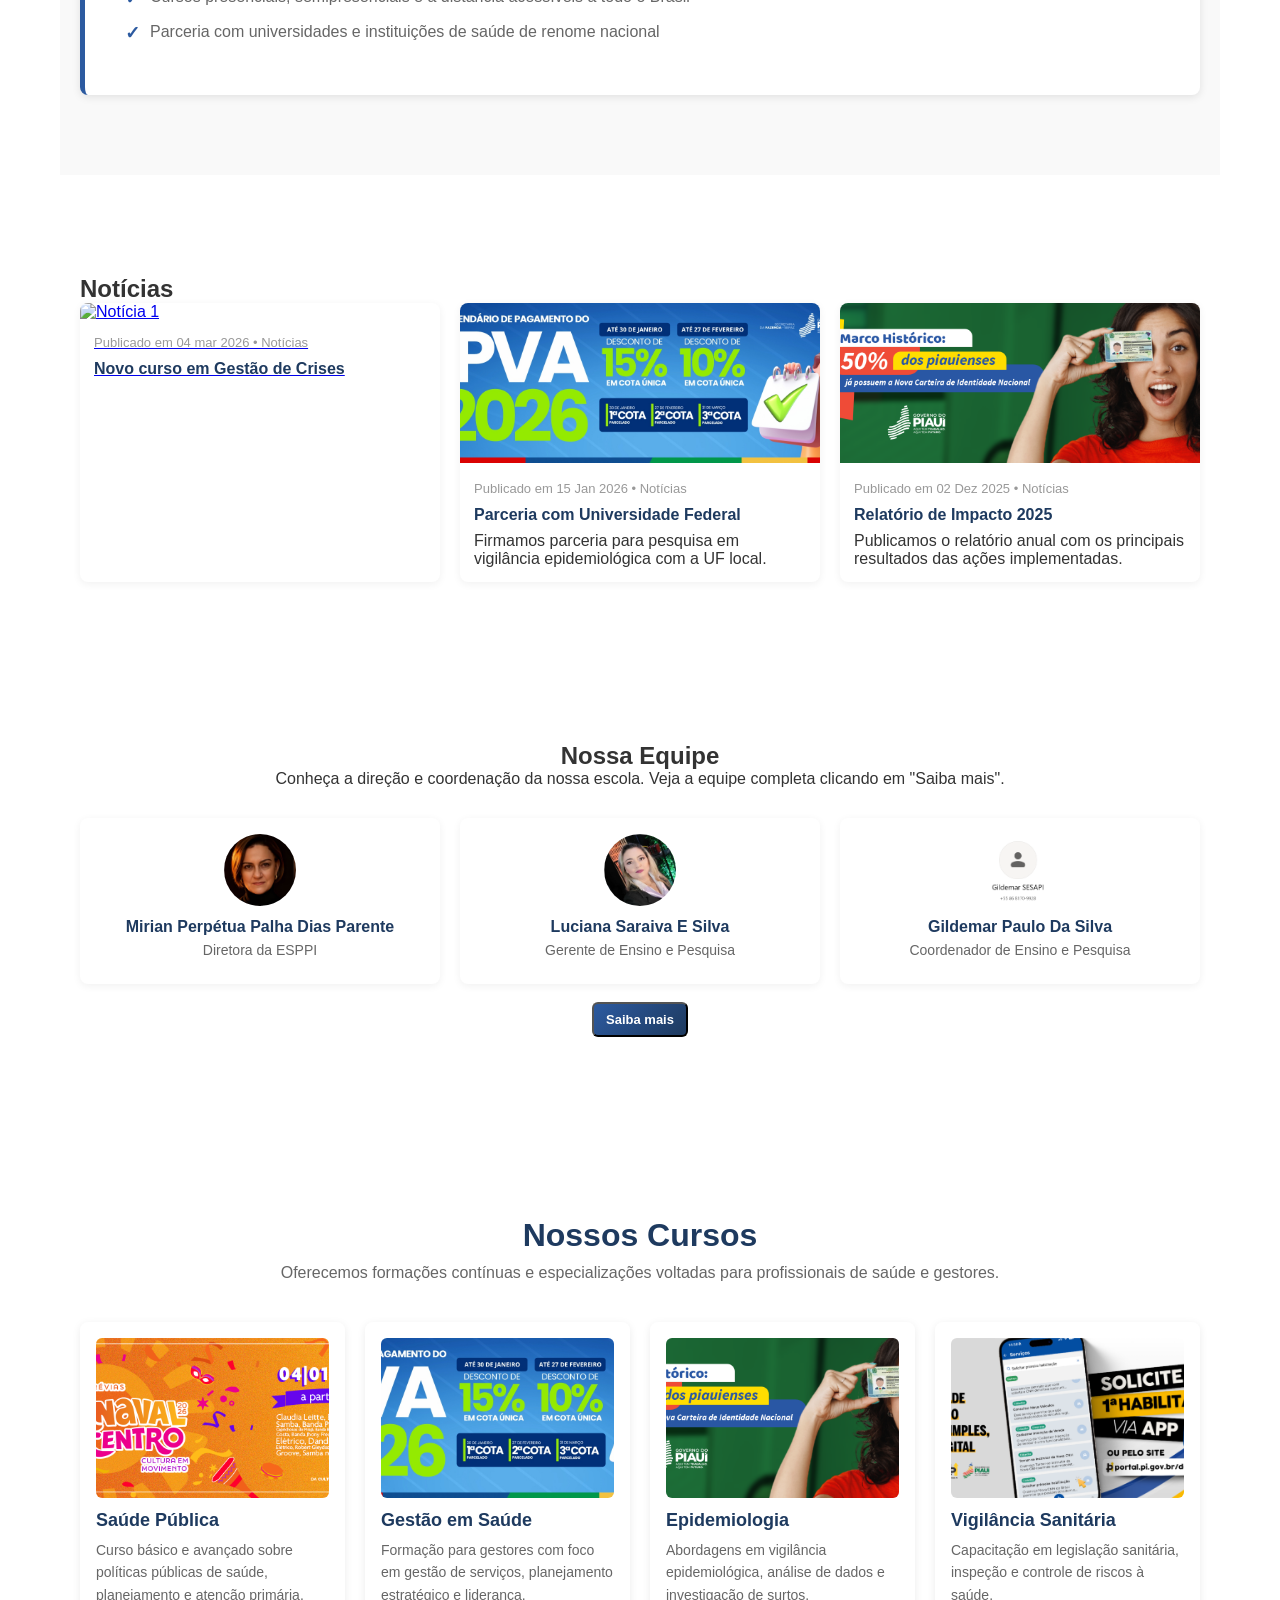
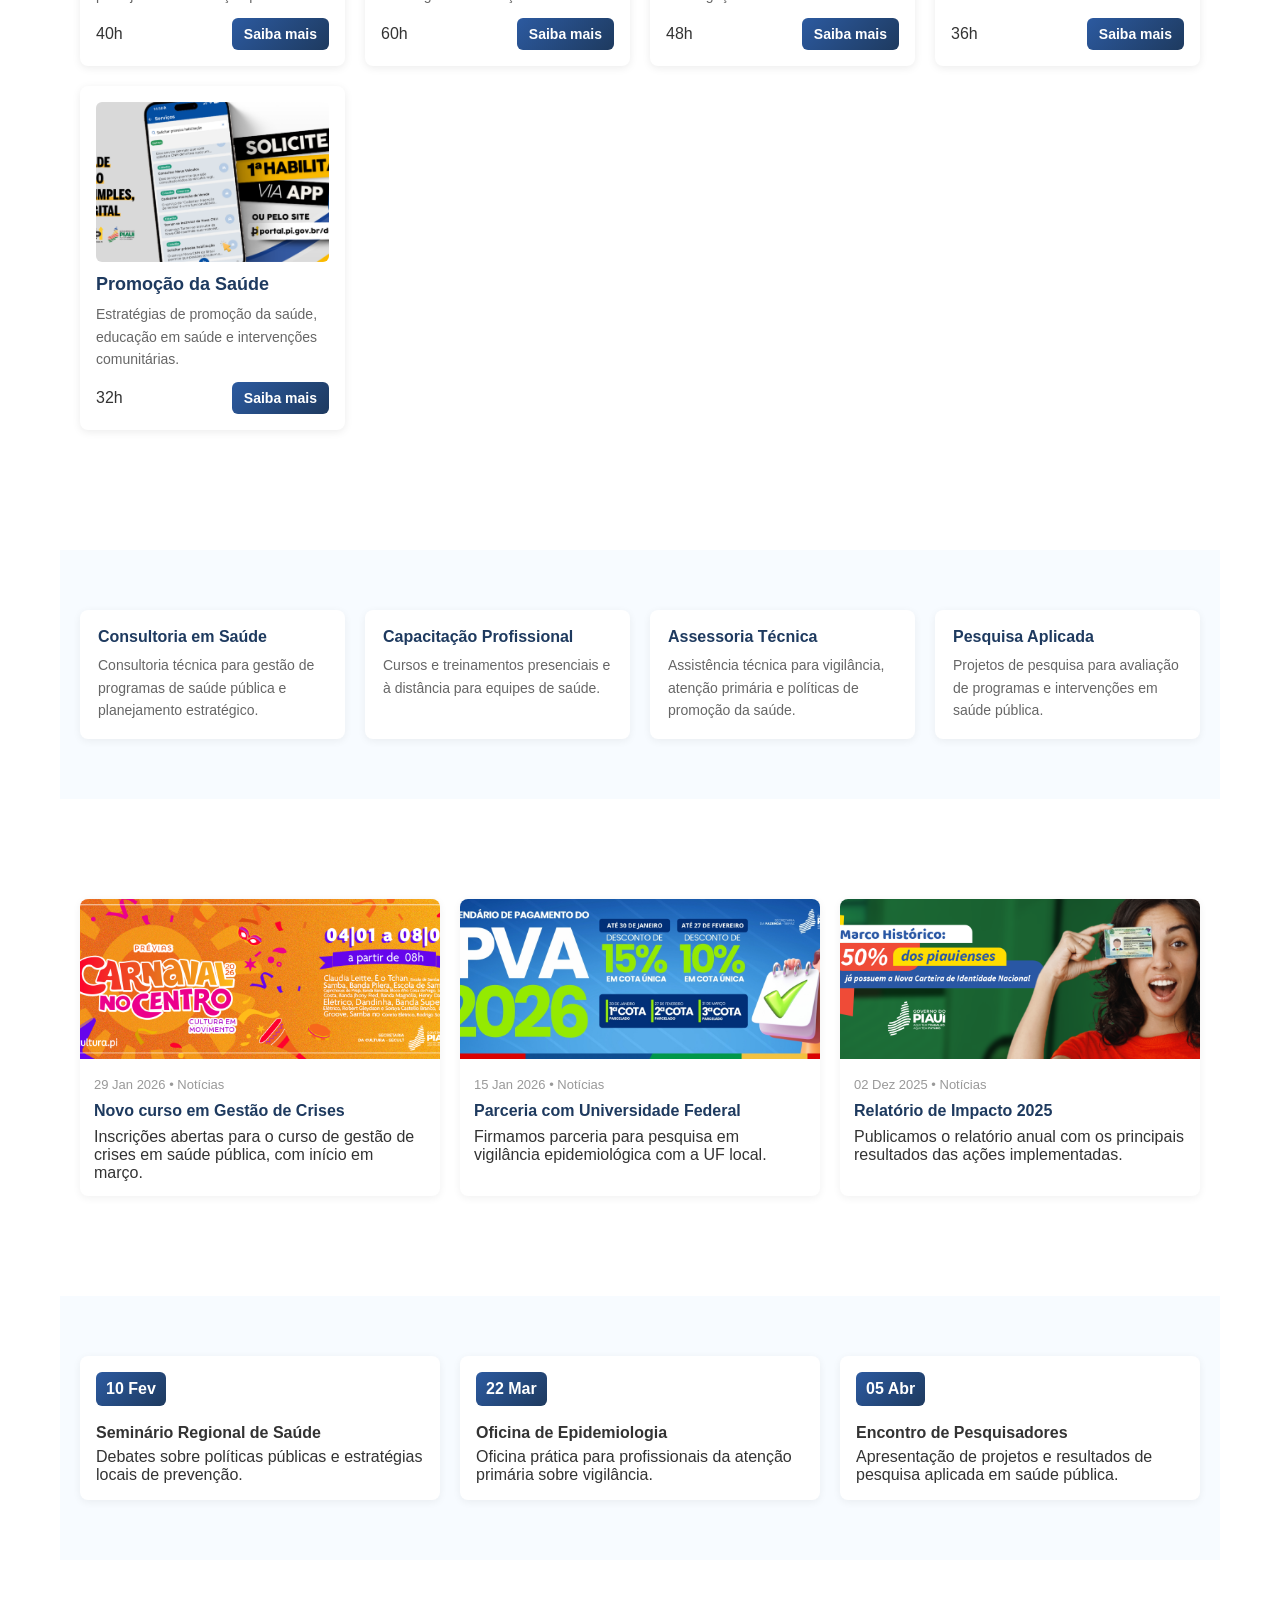
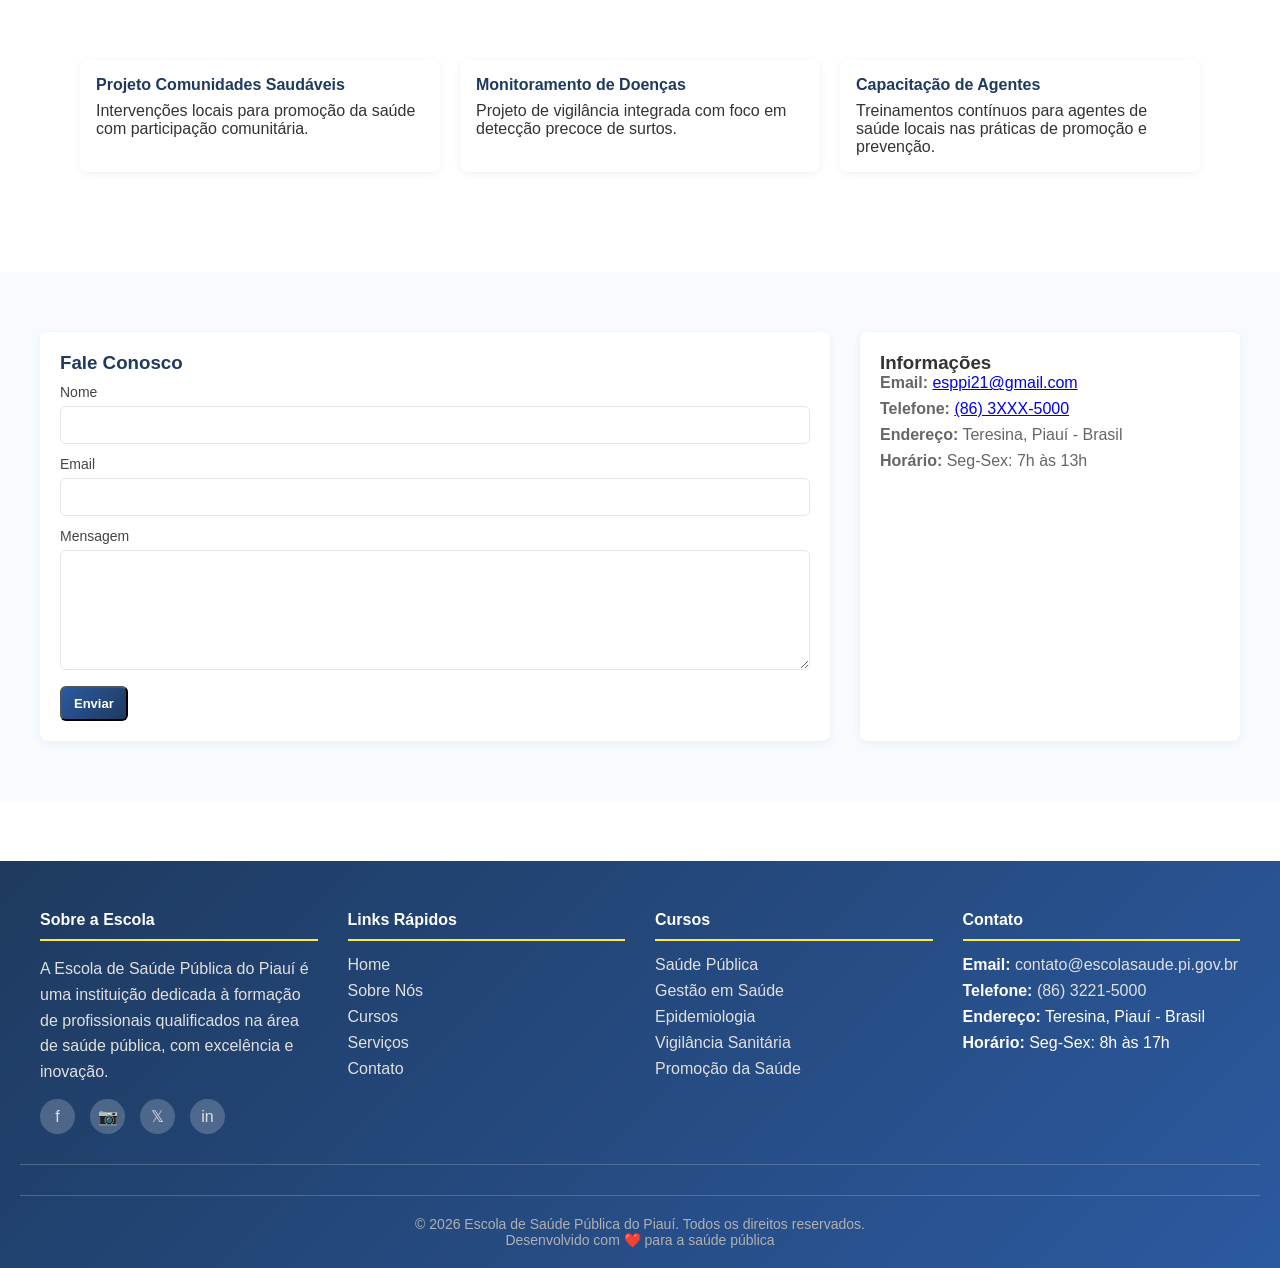
==== commit dcfa043b: "ESPPI- mundança" ====
--- a/index.html
+++ b/index.html
@@ -767,18 +767,68 @@
           
           <p>Nossas atividades abrangem a educação continuada, pesquisa, e a assistência técnica para órgãos de saúde, sempre mantendo o compromisso com a excelência acadêmica e a responsabilidade social.</p>
 
-          <h3 style="margin-top: 30px; margin-bottom: 15px;">Nossos Destaques</h3>
-          <ul>
-            <li>Corpo docente experiente com mestrado e doutorado em áreas da saúde pública</li>
-            <li>Cursos presenciais, semipresenciais e à distância acessíveis a todo o Brasil</li>
-            <li>Parceria com universidades e instituições de saúde de renome nacional e internacional</li>
-            <li>Laboratórios e infraestrutura moderna para educação prática</li>
-            <li>Foco em formação de líderes para o sistema de saúde público</li>
-            <li>Pesquisa aplicada aos problemas reais de saúde pública do Piauí e do Brasil</li>
-          </ul>
-        </div>
-      </div>
-    </section>
+            <h3 class="mt-30 mb-15">Nossos Destaques</h3>
+            <ul>
+              <li>
+                Corpo docente experiente com mestrado e doutorado em áreas da
+                saúde pública
+              </li>
+              <li>
+                Cursos presenciais, semipresenciais e à distância acessíveis a
+                todo o Brasil
+              </li>
+              <li>
+                Parceria com universidades e instituições de saúde de renome
+                nacional
+              </li>
+            </ul>
+          </div>
+        </div>
+      </section>
+
+      <!-- Seção Notícias -->
+      <section class="news-section" id="noticias">
+        <h2>Notícias</h2>
+        <div class="news-grid">
+          <article class="news-item">
+            <a href="noticias.html" target="_blank" text-decoration="none">
+              <img
+                class="news-thumb"
+                src="imagem/webinario.jpeg"
+                alt="Notícia 1"
+              />
+              <div class="news-body">
+                <div class="news-meta">Publicado em 04 mar 2026 • Notícias</div>
+                <h4 class="news-title">Novo curso em Gestão de Crises</h4>
+              </div>
+            </a>
+          </article>
+
+          <article class="news-item">
+            <img class="news-thumb" src="imagem/banner02.jpg" alt="Notícia 2" />
+            <div class="news-body">
+              <div class="news-meta">Publicado em 15 Jan 2026 • Notícias</div>
+              <h4 class="news-title">Parceria com Universidade Federal</h4>
+              <p>
+                Firmamos parceria para pesquisa em vigilância epidemiológica com
+                a UF local.
+              </p>
+            </div>
+          </article>
+
+          <article class="news-item">
+            <img class="news-thumb" src="imagem/banner03.png" alt="Notícia 3" />
+            <div class="news-body">
+              <div class="news-meta">Publicado em 02 Dez 2025 • Notícias</div>
+              <h4 class="news-title">Relatório de Impacto 2025</h4>
+              <p>
+                Publicamos o relatório anual com os principais resultados das
+                ações implementadas.
+              </p>
+            </div>
+          </article>
+        </div>
+      </section>
 
     <!-- Seção Equipe -->
     <section class="team-section" id="equipe">
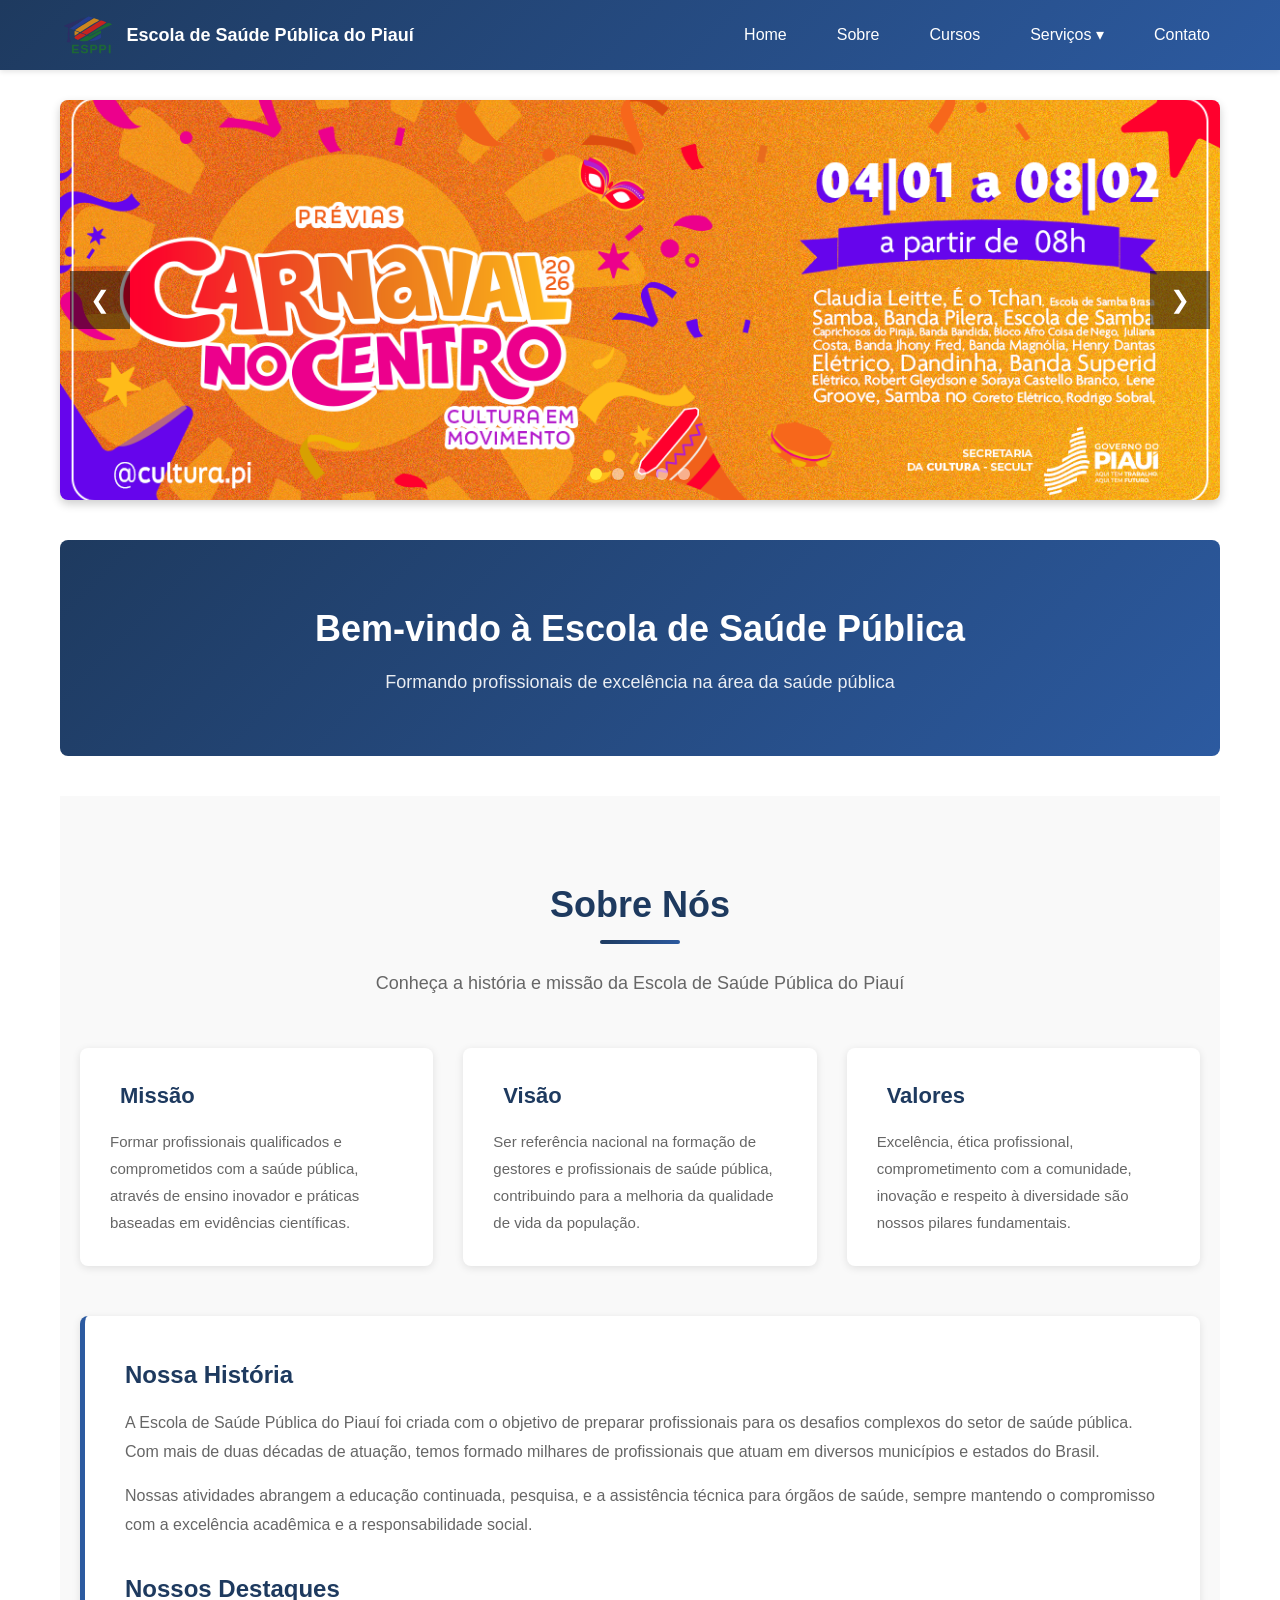
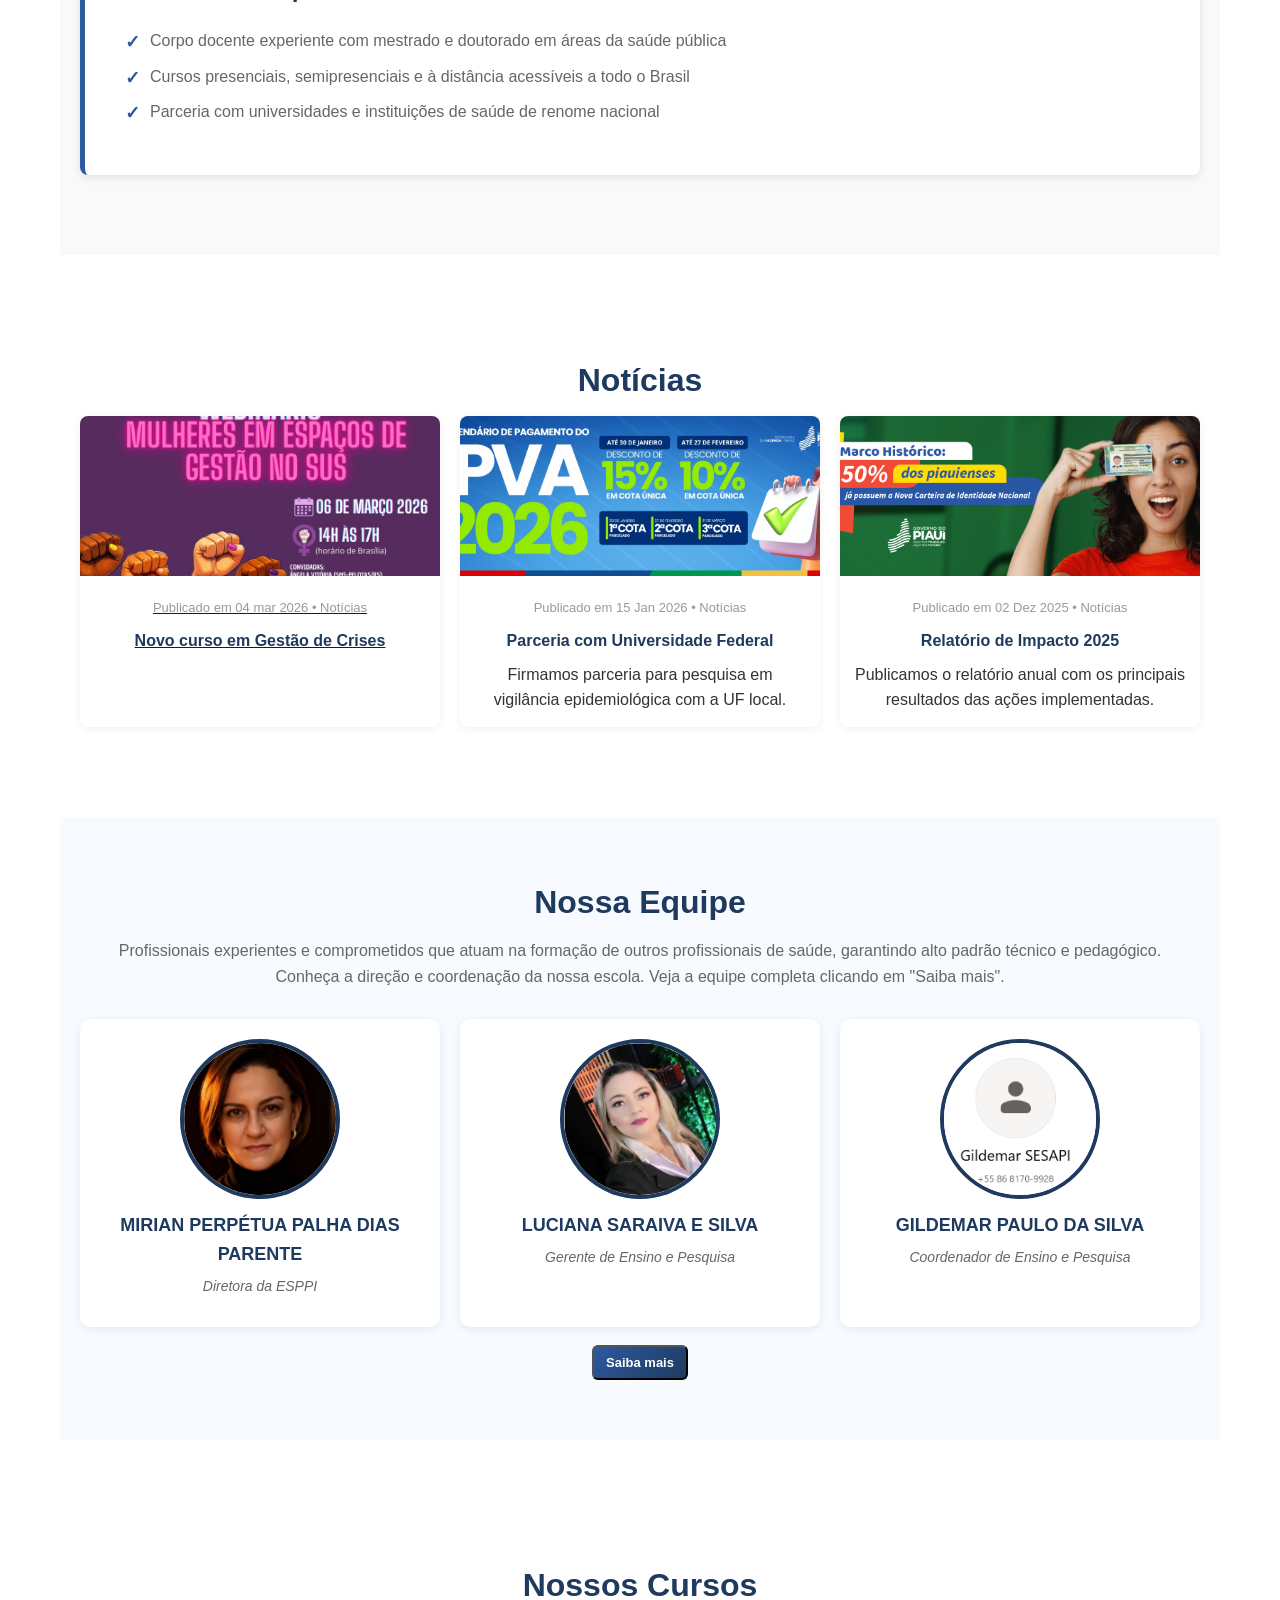
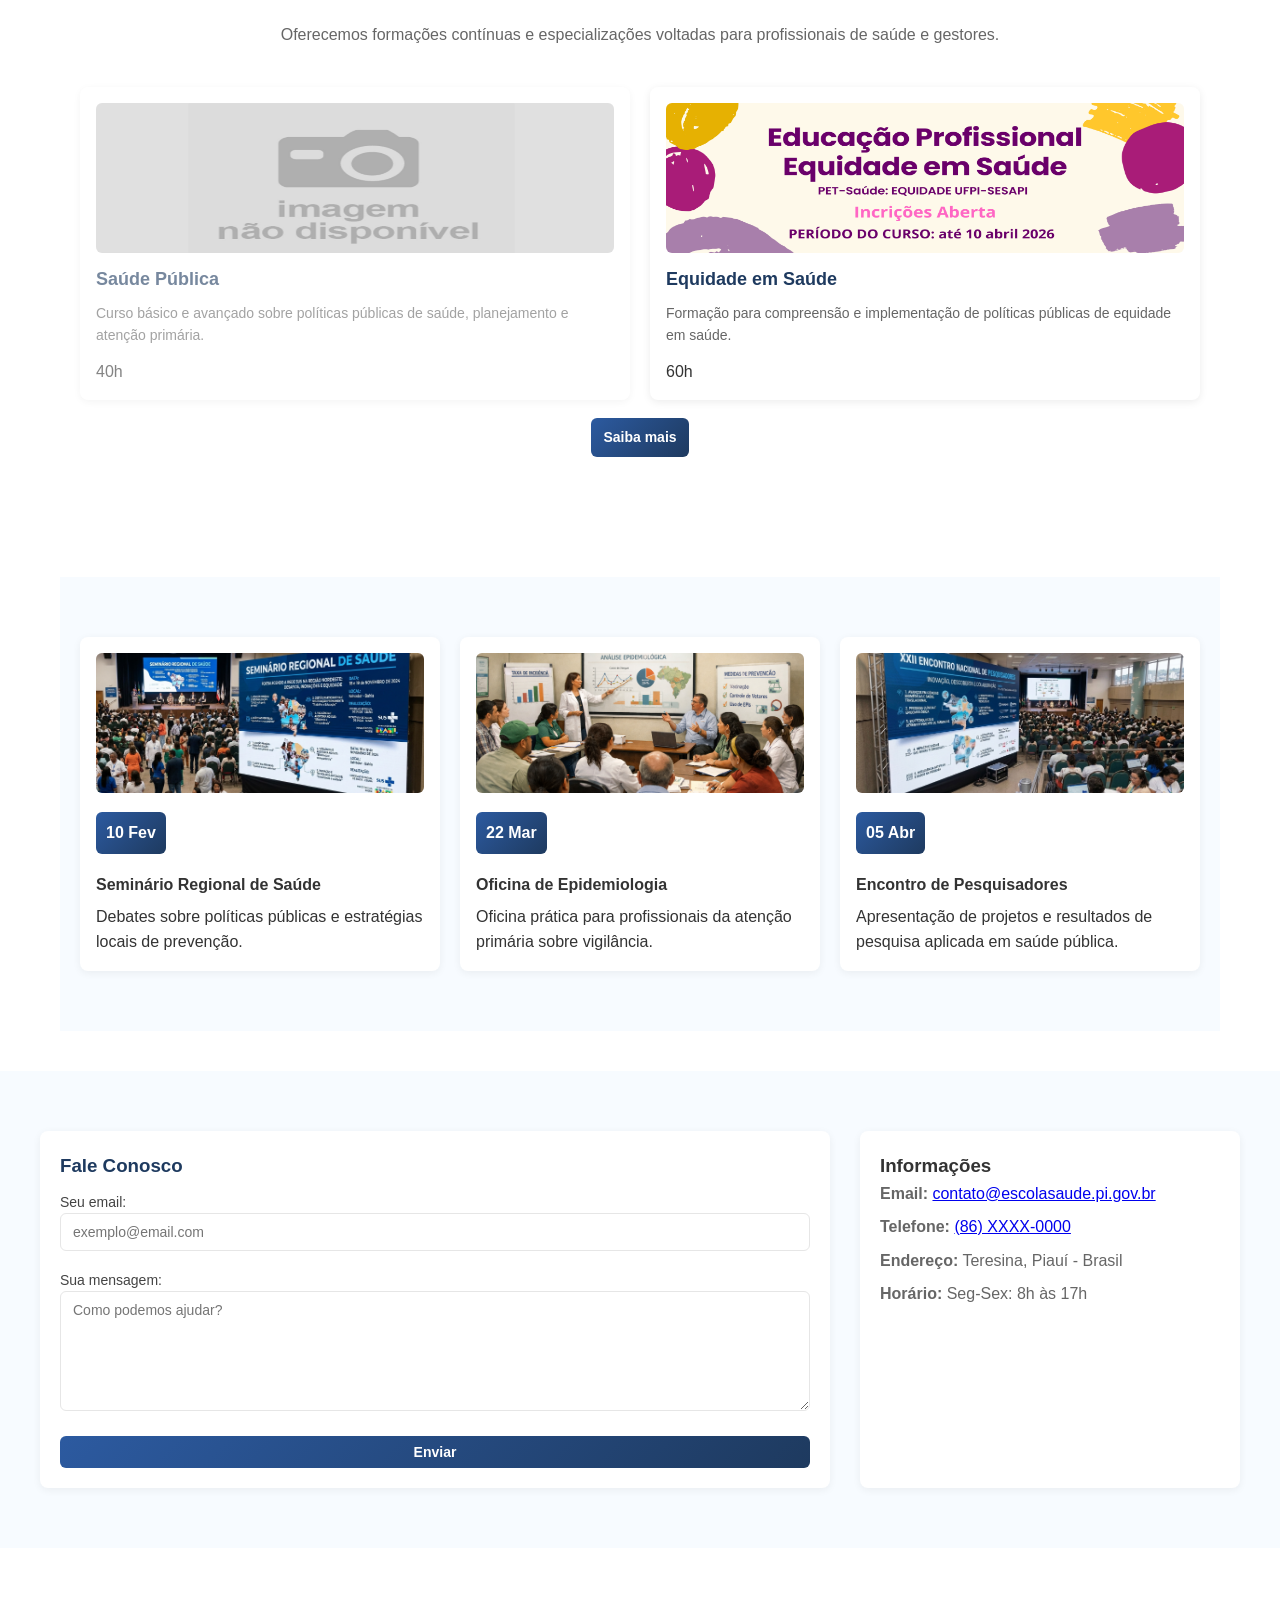
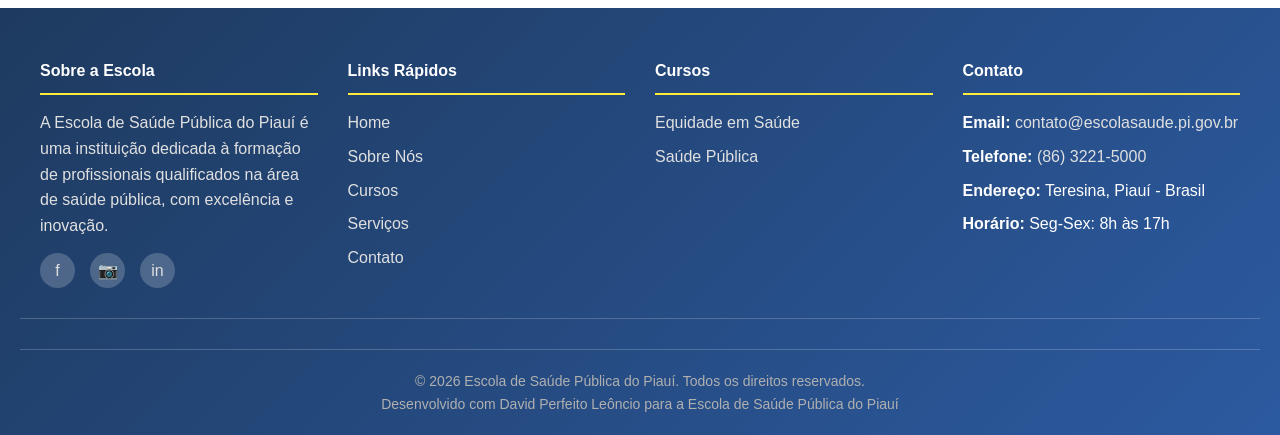
==== commit dcfb2f2b: "primeiro commit da escola" ====
--- a/index.html
+++ b/index.html
@@ -1,771 +1,150 @@
-<!DOCTYPE html>
+<!doctype html>
 <html lang="pt-BR">
-<head>
-  <meta charset="UTF-8">
-  <meta name="viewport" content="width=device-width, initial-scale=1.0">
-  <title>Escola de Saúde Pública do Piauí</title>
-  <style>
-    * {
-      margin: 0;
-      padding: 0;
-      box-sizing: border-box;
-    }
-
-    body {
-      font-family: 'Segoe UI', Tahoma, Geneva, Verdana, sans-serif;
-      color: #333;
-    }
-
-    header {
-      background: linear-gradient(135deg, #1e3a5f 0%, #2c5aa0 100%);
-      padding: 15px 0;
-      box-shadow: 0 2px 5px rgba(0, 0, 0, 0.1);
-      position: sticky;
-      top: 0;
-      z-index: 100;
-    }
-
-    .header-content {
-      max-width: 1200px;
-      margin: 0 auto;
-      display: flex;
-      align-items: center;
-      justify-content: space-between;
-      padding: 0 20px;
-    }
-
-    .logo {
-      display: flex;
-      align-items: center;
-      gap: 10px;
-      color: white;
-      font-weight: bold;
-      font-size: 18px;
-    }
-
-    .logo img {
-      height: 40px;
-      width: auto;
-    }
-
-    nav ul {
-      display: flex;
-      list-style: none;
-      gap: 30px;
-      flex-wrap: wrap;
-    }
-
-    nav a {
-      color: white;
-      text-decoration: none;
-      font-weight: 500;
-      transition: color 0.3s ease;
-      padding: 5px 10px;
-      border-radius: 4px;
-    }
-
-    nav a:hover {
-      background-color: rgba(255, 255, 255, 0.2);
-      color: #ffeb3b;
-    }
-
-    /* Submenu para Serviços */
-    .has-submenu { position: relative; }
-    .submenu {
-      display: none;
-      position: absolute;
-      top: 100%;
-      left: 0;
-      background: #1e3a5f;
-      min-width: 200px;
-      border-radius: 6px;
-      box-shadow: 0 6px 18px rgba(0,0,0,0.15);
-      padding: 8px 0;
-      z-index: 50;
-      flex-direction: column;
-    }
-
-    .submenu li { list-style: none; }
-    .submenu li a {
-      color: white;
-      display: block;
-      padding: 10px 16px;
-      text-decoration: none;
-      font-weight: 500;
-    }
-
-    .submenu li a:hover { background: rgba(255,255,255,0.08); color: #ffeb3b; }
-
-    /* Hover em desktop abre o submenu */
-    .has-submenu:hover > .submenu { display: flex; }
-
-    /* Mobile: submenu dentro do fluxo quando aberto */
-    .submenu.open { display: flex; position: static; padding-left: 0; }
-
-    .hamburger {
-      display: none;
-      flex-direction: column;
-      cursor: pointer;
-      gap: 5px;
-    }
-
-    .hamburger span {
-      width: 25px;
-      height: 3px;
-      background-color: white;
-      border-radius: 2px;
-      transition: 0.3s;
-    }
-
-    .hamburger.active span:nth-child(1) {
-      transform: rotate(45deg) translate(8px, 8px);
-    }
-
-    .hamburger.active span:nth-child(2) {
-      opacity: 0;
-    }
-
-    .hamburger.active span:nth-child(3) {
-      transform: rotate(-45deg) translate(7px, -7px);
-    }
-
-    .main-content {
-      max-width: 1200px;
-      margin: 30px auto;
-      padding: 0 20px;
-    }
-
-    .carousel-container {
-      position: relative;
-      width: 100%;
-      max-width: 1200px;
-      margin: 0 auto 40px;
-      overflow: hidden;
-      border-radius: 8px;
-      box-shadow: 0 4px 10px rgba(0, 0, 0, 0.2);
-    }
-
-    .carousel {
-      position: relative;
-      width: 100%;
-      height: 400px;
-      background-color: #f0f0f0;
-    }
-
-    .carousel-item {
-      position: absolute;
-      width: 100%;
-      height: 100%;
-      opacity: 0;
-      transition: opacity 0.5s ease-in-out;
-    }
-
-    .carousel-item.active {
-      opacity: 1;
-    }
-
-    .carousel-item img {
-      width: 100%;
-      height: 100%;
-      object-fit: cover;
-    }
-
-    .carousel-controls {
-      position: absolute;
-      bottom: 20px;
-      left: 50%;
-      transform: translateX(-50%);
-      display: flex;
-      gap: 10px;
-      z-index: 10;
-    }
-
-    .carousel-dot {
-      width: 12px;
-      height: 12px;
-      border-radius: 50%;
-      background-color: rgba(255, 255, 255, 0.5);
-      cursor: pointer;
-      transition: background-color 0.3s ease;
-      border: none;
-      padding: 0;
-    }
-
-    .carousel-dot.active {
-      background-color: #ffeb3b;
-    }
-
-    .carousel-dot:hover {
-      background-color: rgba(255, 255, 255, 0.8);
-    }
-
-    .carousel-button {
-      position: absolute;
-      top: 50%;
-      transform: translateY(-50%);
-      background-color: rgba(0, 0, 0, 0.5);
-      color: white;
-      border: none;
-      font-size: 24px;
-      padding: 15px 20px;
-      cursor: pointer;
-      transition: background-color 0.3s ease;
-      z-index: 10;
-    }
-
-    .carousel-button:hover {
-      background-color: rgba(0, 0, 0, 0.8);
-    }
-
-    .carousel-button.prev {
-      left: 10px;
-    }
-
-    .carousel-button.next {
-      right: 10px;
-    }
-
-    .ban {
-      background: linear-gradient(135deg, #1e3a5f 0%, #2c5aa0 100%);
-      color: white;
-      padding: 60px 20px;
-      border-radius: 8px;
-      text-align: center;
-      margin-bottom: 40px;
-    }
-
-    .ban h1 {
-      font-size: 36px;
-      margin-bottom: 10px;
-    }
-
-    .ban p {
-      font-size: 18px;
-      opacity: 0.9;
-    }
-
-    .about-section {
-      background-color: #f9f9f9;
-      padding: 80px 20px;
-      margin-bottom: 40px;
-    }
-
-    .about-content {
-      max-width: 1200px;
-      margin: 0 auto;
-    }
-
-    .about-header {
-      text-align: center;
-      margin-bottom: 50px;
-    }
-
-    .about-header h2 {
-      font-size: 36px;
-      color: #1e3a5f;
-      margin-bottom: 15px;
-      position: relative;
-      display: inline-block;
-    }
-
-    .about-header h2::after {
-      content: '';
-      position: absolute;
-      bottom: -10px;
-      left: 50%;
-      transform: translateX(-50%);
-      width: 80px;
-      height: 4px;
-      background: linear-gradient(135deg, #1e3a5f 0%, #2c5aa0 100%);
-      border-radius: 2px;
-    }
-
-    .about-header p {
-      font-size: 18px;
-      color: #666;
-      margin-top: 20px;
-    }
-
-    .about-grid {
-      display: grid;
-      grid-template-columns: repeat(auto-fit, minmax(280px, 1fr));
-      gap: 30px;
-      margin-bottom: 50px;
-    }
-
-    .about-card {
-      background: white;
-      padding: 30px;
-      border-radius: 8px;
-      box-shadow: 0 2px 8px rgba(0, 0, 0, 0.1);
-      transition: transform 0.3s ease, box-shadow 0.3s ease;
-    }
-
-    .about-card:hover {
-      transform: translateY(-5px);
-      box-shadow: 0 4px 15px rgba(0, 0, 0, 0.15);
-    }
-
-    .about-card h3 {
-      color: #1e3a5f;
-      font-size: 22px;
-      margin-bottom: 15px;
-      display: flex;
-      align-items: center;
-      gap: 10px;
-    }
-
-    .about-card-icon {
-      font-size: 32px;
-    }
-
-    .about-card p {
-      color: #666;
-      line-height: 1.8;
-      font-size: 15px;
-    }
-
-    .about-description {
-      background: white;
-      padding: 40px;
-      border-radius: 8px;
-      border-left: 5px solid #2c5aa0;
-      box-shadow: 0 2px 8px rgba(0, 0, 0, 0.1);
-    }
-
-    .about-description h3 {
-      color: #1e3a5f;
-      font-size: 24px;
-      margin-bottom: 15px;
-    }
-
-    .about-description p {
-      color: #666;
-      line-height: 1.8;
-      font-size: 16px;
-      margin-bottom: 15px;
-    }
-
-    .about-description ul {
-      list-style: none;
-      margin-top: 20px;
-    }
-
-    .about-description ul li {
-      padding-left: 25px;
-      position: relative;
-      margin-bottom: 10px;
-      color: #666;
-      line-height: 1.6;
-    }
-
-    .about-description ul li::before {
-      content: '✓';
-      position: absolute;
-      left: 0;
-      color: #2c5aa0;
-      font-weight: bold;
-      font-size: 18px;
-    }
-
-    /* Seção Cursos */
-    .courses-section {
-      padding: 80px 20px;
-      background: #ffffff;
-      margin-bottom: 40px;
-    }
-
-    .courses-header {
-      text-align: center;
-      margin-bottom: 40px;
-    }
-
-    .courses-header h2 {
-      font-size: 32px;
-      color: #1e3a5f;
-      margin-bottom: 10px;
-    }
-
-    .courses-header p {
-      color: #666;
-      font-size: 16px;
-    }
-
-    .courses-grid {
-      display: grid;
-      grid-template-columns: repeat(auto-fit, minmax(260px, 1fr));
-      gap: 20px;
-      max-width: 1200px;
-      margin: 0 auto;
-    }
-
-    .course-card {
-      background: white;
-      border-radius: 8px;
-      padding: 16px;
-      box-shadow: 0 2px 8px rgba(0,0,0,0.08);
-      display: flex;
-      flex-direction: column;
-      transition: transform 0.25s ease, box-shadow 0.25s ease;
-    }
-
-    .course-card:hover {
-      transform: translateY(-6px);
-      box-shadow: 0 6px 20px rgba(0,0,0,0.12);
-    }
-
-    .course-thumb {
-      width: 100%;
-      height: 160px;
-      object-fit: cover;
-      border-radius: 6px;
-      margin-bottom: 12px;
-    }
-
-    .course-title {
-      color: #1e3a5f;
-      font-size: 18px;
-      margin-bottom: 8px;
-    }
-
-    .course-desc {
-      color: #666;
-      font-size: 14px;
-      line-height: 1.6;
-      flex: 1;
-    }
-
-    .course-footer {
-      margin-top: 12px;
-      display: flex;
-      justify-content: space-between;
-      align-items: center;
-      gap: 10px;
-    }
-
-    .btn {
-      background: linear-gradient(135deg, #2c5aa0, #1e3a5f);
-      color: white;
-      padding: 8px 12px;
-      border-radius: 6px;
-      text-decoration: none;
-      font-weight: 600;
-      font-size: 14px;
-    }
-
-    @media (max-width: 600px) {
-      .course-thumb { height: 140px; }
-    }
-
-    /* Seção Equipe */
-    .team-section { padding: 60px 20px; background: #ffffff; margin-bottom: 40px; }
-    .team-header { text-align: center; margin-bottom: 30px; }
-    .team-grid { display: grid; grid-template-columns: repeat(auto-fit, minmax(240px,1fr)); gap:20px; max-width:1200px; margin:0 auto; }
-    .team-card { background: white; padding:16px; border-radius:8px; box-shadow:0 2px 8px rgba(0,0,0,0.06); text-align:center; }
-    .team-avatar { width:72px; height:72px; border-radius:50%; background:linear-gradient(135deg,#2c5aa0,#1e3a5f); color:white; display:inline-flex; align-items:center; justify-content:center; font-weight:700; font-size:20px; margin-bottom:12px; position:relative; overflow:hidden; }
-    .team-photo { width:100%; height:100%; object-fit:cover; display:block; }
-    .team-initials { position:absolute; inset:0; display:flex; align-items:center; justify-content:center; font-weight:700; font-size:20px; color:white; }
-    .team-name { color:#1e3a5f; font-weight:700; margin-bottom:6px; }
-    .team-role { color:#666; font-size:14px; margin-bottom:10px; }
-    .btn-small { background: linear-gradient(135deg, #2c5aa0, #1e3a5f); color: white; padding: 8px 12px; border-radius: 6px; text-decoration: none; font-weight: 600; font-size: 13px; }
-
-    /* Modal / local com equipe completa */
-    .modal { display:none; position:fixed; inset:0; background: rgba(0,0,0,0.5); align-items:center; justify-content:center; z-index:200; }
-    .modal.open { display:flex; }
-    .modal-content { background:white; width:90%; max-width:900px; max-height:80vh; overflow:auto; border-radius:8px; padding:20px; }
-    .modal-header { display:flex; justify-content:space-between; align-items:center; margin-bottom:10px; }
-    .modal-header h3 { color:#1e3a5f; }
-    .team-list { list-style:none; padding:0; margin:0; }
-    .team-list li { padding:10px 0; border-bottom:1px solid #eee; }
-
-    /* Seção Contato */
-    .contact-section { padding:60px 20px; background:#f7fbff; margin-bottom:40px; }
-    .contact-grid { max-width:1200px; margin:0 auto; display:grid; grid-template-columns: 1fr 380px; gap:30px; }
-    .contact-card { background:white; padding:20px; border-radius:8px; box-shadow:0 2px 8px rgba(0,0,0,0.06); }
-    .contact-card h3 { color:#1e3a5f; margin-bottom:10px; }
-    .contact-form label { display:block; font-size:14px; color:#444; margin-bottom:6px; }
-    .contact-form input, .contact-form textarea { width:100%; padding:10px; border:1px solid #e6e6e6; border-radius:6px; margin-bottom:12px; font-size:14px; }
-    .contact-form textarea { min-height:120px; resize:vertical; }
-    .contact-info { background:white; padding:20px; border-radius:8px; box-shadow:0 2px 8px rgba(0,0,0,0.06); }
-    .contact-info p { color:#666; margin-bottom:8px; }
-    .contact-success { display:none; background:#e6ffea; border:1px solid #b7f0c8; color:#097a3d; padding:10px; border-radius:6px; margin-bottom:12px; }
-    .team-list li strong { color:#1e3a5f; display:block; }
-    .team-list li { display:flex; align-items:center; gap:15px; }
-    .team-list-photo { width:60px; height:60px; border-radius:50%; object-fit:cover; flex-shrink:0; }
-
-    /* Seções: Serviços, Notícias, Eventos, Projetos */
-    .services-section {
-      padding: 60px 20px;
-      background: #f7fbff;
-      margin-bottom: 40px;
-    }
-
-    .services-grid {
-      display: grid;
-      grid-template-columns: repeat(auto-fit, minmax(240px, 1fr));
-      gap: 20px;
-      max-width: 1200px;
-      margin: 0 auto;
-    }
-
-    .service-card {
-      background: white;
-      padding: 18px;
-      border-radius: 8px;
-      box-shadow: 0 2px 8px rgba(0,0,0,0.06);
-      transition: transform 0.25s ease, box-shadow 0.25s ease;
-    }
-
-    .service-card:hover { transform: translateY(-6px); box-shadow: 0 6px 20px rgba(0,0,0,0.10); }
-
-    .service-title { color: #1e3a5f; font-weight:700; margin-bottom:8px; }
-    .service-desc { color:#666; font-size:14px; line-height:1.6; }
-
-    .news-section { padding: 60px 20px; background: #ffffff; margin-bottom: 40px; }
-    .news-grid { display: grid; grid-template-columns: repeat(auto-fit, minmax(280px, 1fr)); gap:20px; max-width:1200px; margin:0 auto; }
-    .news-item { background:white; border-radius:8px; overflow:hidden; box-shadow:0 2px 8px rgba(0,0,0,0.06); }
-    .news-thumb { width:100%; height:160px; object-fit:cover; }
-    .news-body { padding:14px; }
-    .news-title { color:#1e3a5f; font-weight:700; margin-bottom:8px; }
-    .news-meta { font-size:13px; color:#999; margin-bottom:10px; }
-
-    .events-section { padding:60px 20px; background:#f7fbff; margin-bottom:40px; }
-    .events-grid { display:grid; grid-template-columns: repeat(auto-fit, minmax(260px,1fr)); gap:20px; max-width:1200px;margin:0 auto; }
-    .event-card { background:white;padding:16px;border-radius:8px;box-shadow:0 2px 8px rgba(0,0,0,0.06); }
-    .event-date { background:linear-gradient(135deg,#2c5aa0,#1e3a5f); color:white; padding:8px 10px; border-radius:6px; font-weight:700; display:inline-block; margin-bottom:10px; }
-
-    .projects-section { padding:60px 20px; background:#ffffff; margin-bottom:40px; }
-    .projects-grid { display:grid; grid-template-columns: repeat(auto-fit, minmax(280px,1fr)); gap:20px; max-width:1200px;margin:0 auto; }
-    .project-card { background:white;padding:16px;border-radius:8px;box-shadow:0 2px 8px rgba(0,0,0,0.06); }
-    .project-title { color:#1e3a5f; font-weight:700; margin-bottom:8px; }
-
-    @media (max-width:600px) {
-      .news-thumb { height:140px; }
-      .news-grid, .services-grid, .events-grid, .projects-grid { grid-template-columns: 1fr; }
-    }
-
-    footer {
-      background: linear-gradient(135deg, #1e3a5f 0%, #2c5aa0 100%);
-      color: white;
-      padding: 50px 20px 20px;
-      margin-top: 60px;
-    }
-
-    .footer-content {
-      max-width: 1200px;
-      margin: 0 auto;
-      display: grid;
-      grid-template-columns: repeat(auto-fit, minmax(250px, 1fr));
-      gap: 30px;
-      margin-bottom: 30px;
-    }
-
-    .footer-section h3 {
-      margin-bottom: 15px;
-      font-size: 16px;
-      border-bottom: 2px solid #ffeb3b;
-      padding-bottom: 10px;
-    }
-
-    .footer-section ul {
-      list-style: none;
-    }
-
-    .footer-section ul li {
-      margin-bottom: 8px;
-    }
-
-    .footer-section a {
-      color: #e0e0e0;
-      text-decoration: none;
-      transition: color 0.3s ease;
-    }
-
-    .footer-section a:hover {
-      color: #ffeb3b;
-    }
-
-    .footer-section p {
-      line-height: 1.6;
-      color: #e0e0e0;
-    }
-
-    .social-links {
-      display: flex;
-      gap: 15px;
-      margin-top: 15px;
-    }
-
-    .social-links a {
-      display: inline-flex;
-      align-items: center;
-      justify-content: center;
-      width: 35px;
-      height: 35px;
-      background-color: rgba(255, 255, 255, 0.2);
-      border-radius: 50%;
-      transition: background-color 0.3s ease;
-    }
-
-    .social-links a:hover {
-      background-color: #ffeb3b;
-      color: #1e3a5f;
-    }
-
-    .footer-divider {
-      height: 1px;
-      background-color: rgba(255, 255, 255, 0.2);
-      margin: 30px 0;
-    }
-
-    .footer-bottom {
-      text-align: center;
-      padding-top: 20px;
-      border-top: 1px solid rgba(255, 255, 255, 0.2);
-      color: #b0b0b0;
-      font-size: 14px;
-    }
-
-    @media (max-width: 768px) {
-      nav ul {
-        display: none;
-        position: absolute;
-        top: 100%;
-        left: 0;
-        right: 0;
-        background: #1e3a5f;
-        flex-direction: column;
-        gap: 0;
-        padding: 20px 0;
-      }
-
-      nav ul.active {
-        display: flex;
-      }
-
-      nav a {
-        display: block;
-        padding: 12px 20px;
-        border-radius: 0;
-      }
-
-      .hamburger {
-        display: flex;
-      }
-
-      .banner h1 {
-        font-size: 24px;
-      }
-
-      nav {
-        position: relative;
-      }
-
-      .footer-content {
-        grid-template-columns: 1fr;
-      }
-    }
-  </style>
-</head>
-<body>
-  <header>
-    <div class="header-content">
-      <div class="logo">
-        <img src="imagem/logo.svg" alt="Logo Escola de Saúde">
-        <span>Escola de Saúde Pública do Piauí</span>
+  <head>
+    <meta charset="UTF-8" />
+    <meta name="viewport" content="width=device-width, initial-scale=1.0" />
+    <meta name="author" content="David Perfeito Leôncio" />
+    <link rel="stylesheet" href="styles.css" />
+    <title>Escola de Saúde Pública do Piauí</title>
+  </head>
+  <body>
+    <header>
+      <div class="header-content">
+        <div class="logo">
+          <img src="imagem/logo.svg" alt="Logo Escola de Saúde" />
+          <span>Escola de Saúde Pública do Piauí</span>
+        </div>
+        <div
+          class="hamburger"
+          onclick="toggleMenu()"
+          tabindex="0"
+          role="button"
+          aria-label="Abrir menu"
+          aria-controls="menu"
+          aria-expanded="false"
+        >
+          <span></span>
+          <span></span>
+          <span></span>
+        </div>
+        <nav>
+          <ul id="menu">
+            <li><a href="#home">Home</a></li>
+            <li><a href="#about">Sobre</a></li>
+            <li><a href="#courses">Cursos</a></li>
+            <li class="has-submenu">
+              <a
+                href="#services"
+                class="submenu-toggle"
+                data-submenu="true"
+                onclick="toggleSubmenu(event)"
+                >Serviços ▾</a
+              >
+              <ul class="submenu" aria-label="Submenu Serviços">
+                <li><a href="#noticias">Notícias</a></li>
+                <li><a href="#eventos">Eventos</a></li>
+                <li><a href="galeria.html">Galeria</a></li>
+              </ul>
+            </li>
+            <li><a href="#contact">Contato</a></li>
+          </ul>
+        </nav>
       </div>
-      <div class="hamburger" onclick="toggleMenu()">
-        <span></span>
-        <span></span>
-        <span></span>
+    </header>
+
+    <main class="main-content">
+      <!-- Carrossel de Banners -->
+      <div class="carousel-container">
+        <div class="carousel" id="carousel">
+          <div class="carousel-item active">
+            <img src="imagem/banner01.png" alt="Banner 1" />
+          </div>
+          <div class="carousel-item">
+            <img src="imagem/banner02.jpg" alt="Banner 2" />
+          </div>
+          <div class="carousel-item">
+            <img src="imagem/banner03.png" alt="Banner 3" />
+          </div>
+          <div class="carousel-item">
+            <img src="imagem/banner04.png" alt="Banner 4" />
+          </div>
+          <div class="carousel-item">
+            <img src="imagem/Banner de Equidade.png" alt="Banner 5" />
+          </div>
+        </div>
+
+        <button class="carousel-button prev" onclick="prevSlide()">❮</button>
+        <button class="carousel-button next" onclick="nextSlide()">❯</button>
+
+        <div class="carousel-controls">
+          <button class="carousel-dot active" onclick="goToSlide(0)"></button>
+          <button class="carousel-dot" onclick="goToSlide(1)"></button>
+          <button class="carousel-dot" onclick="goToSlide(2)"></button>
+          <button class="carousel-dot" onclick="goToSlide(3)"></button>
+          <button class="carousel-dot" onclick="goToSlide(4)"></button>
+        </div>
       </div>
-      <nav>
-        <ul id="menu">
-          <li><a href="#home">Home</a></li>
-          <li><a href="#about">Sobre</a></li>
-          <li><a href="#courses">Cursos</a></li>
-          <li class="has-submenu">
-            <a href="#services" class="submenu-toggle" data-submenu="true" onclick="toggleSubmenu(event)">Serviços ▾</a>
-            <ul class="submenu" aria-label="Submenu Serviços">
-              <li><a href="#noticias">Notícias</a></li>
-              <li><a href="#eventos">Eventos</a></li>
-              <li><a href="#projetos">Projetos</a></li>
-            </ul>
-          </li>
-          <li><a href="#contact">Contato</a></li>
-        </ul>
-      </nav>
-    </div>
-  </header>
-
-  <main class="main-content">
-    <!-- Carrossel de Banners -->
-    <div class="carousel-container">
-      <div class="carousel" id="carousel">
-        <div class="carousel-item active">
-          <img src="imagem/banner01.png" alt="Banner 1">
-        </div>
-        <div class="carousel-item">
-          <img src="imagem/banner02.jpg" alt="Banner 2">
-        </div>
-        <div class="carousel-item">
-          <img src="imagem/banner03.png" alt="Banner 3">
-        </div>
-        <div class="carousel-item">
-          <img src="imagem/banner04.png" alt="Banner 4">
-        </div>
-        <div class="carousel-item">
-          <img src="imagem/banner05 - Copia.png" alt="Banner 5">
-        </div>
-      </div>
-
-      <button class="carousel-button prev" onclick="prevSlide()">❮</button>
-      <button class="carousel-button next" onclick="nextSlide()">❯</button>
-
-      <div class="carousel-controls">
-        <button class="carousel-dot active" onclick="goToSlide(0)"></button>
-        <button class="carousel-dot" onclick="goToSlide(1)"></button>
-        <button class="carousel-dot" onclick="goToSlide(2)"></button>
-        <button class="carousel-dot" onclick="goToSlide(3)"></button>
-        <button class="carousel-dot" onclick="goToSlide(4)"></button>
-      </div>
-    </div>
-
-    <section class="ban" id="home">
-      <h1>Bem-vindo à Escola de Saúde Pública</h1>
-      <p>Formando profissionais de excelência na área da saúde pública</p>
-    </section>
-
-    <!-- Seção Sobre Nós -->
-    <section class="about-section" id="about">
-      <div class="about-content">
-        <div class="about-header">
-          <h2>Sobre Nós</h2>
-          <p>Conheça a história e missão da Escola de Saúde Pública do Piauí</p>
-        </div>
-
-        <div class="about-grid">
-          <div class="about-card">
-            <h3><span class="about-card-icon">🎯</span>Missão</h3>
-            <p>Formar profissionais qualificados e comprometidos com a saúde pública, através de ensino inovador e práticas baseadas em evidências científicas.</p>
-          </div>
-
-          <div class="about-card">
-            <h3><span class="about-card-icon">👁️</span>Visão</h3>
-            <p>Ser referência nacional na formação de gestores e profissionais de saúde pública, contribuindo para a melhoria da qualidade de vida da população.</p>
-          </div>
-
-          <div class="about-card">
-            <h3><span class="about-card-icon">💡</span>Valores</h3>
-            <p>Excelência, ética profissional, comprometimento com a comunidade, inovação e respeito à diversidade são nossos pilares fundamentais.</p>
-          </div>
-        </div>
-
-        <div class="about-description">
-          <h3>Nossa História</h3>
-          <p>A Escola de Saúde Pública do Piauí foi criada com o objetivo de preparar profissionais para os desafios complexos do setor de saúde pública. Com mais de duas décadas de atuação, temos formado milhares de profissionais que atuam em diversos municípios e estados do Brasil.</p>
-          
-          <p>Nossas atividades abrangem a educação continuada, pesquisa, e a assistência técnica para órgãos de saúde, sempre mantendo o compromisso com a excelência acadêmica e a responsabilidade social.</p>
+
+      <section class="ban" id="home">
+        <h1>Bem-vindo à Escola de Saúde Pública</h1>
+        <p>Formando profissionais de excelência na área da saúde pública</p>
+      </section>
+
+      <!-- Seção Sobre Nós -->
+      <section class="about-section" id="about">
+        <div class="about-content">
+          <div class="about-header">
+            <h2>Sobre Nós</h2>
+            <p>
+              Conheça a história e missão da Escola de Saúde Pública do Piauí
+            </p>
+          </div>
+
+          <div class="about-grid">
+            <div class="about-card">
+              <h3><span class="about-card-icon"></span>Missão</h3>
+              <p>
+                Formar profissionais qualificados e comprometidos com a saúde
+                pública, através de ensino inovador e práticas baseadas em
+                evidências científicas.
+              </p>
+            </div>
+
+            <div class="about-card">
+              <h3><span class="about-card-icon"></span>Visão</h3>
+              <p>
+                Ser referência nacional na formação de gestores e profissionais
+                de saúde pública, contribuindo para a melhoria da qualidade de
+                vida da população.
+              </p>
+            </div>
+
+            <div class="about-card">
+              <h3><span class="about-card-icon"></span>Valores</h3>
+              <p>
+                Excelência, ética profissional, comprometimento com a
+                comunidade, inovação e respeito à diversidade são nossos pilares
+                fundamentais.
+              </p>
+            </div>
+          </div>
+
+          <div class="about-description">
+            <h3>Nossa História</h3>
+            <p>
+              A Escola de Saúde Pública do Piauí foi criada com o objetivo de
+              preparar profissionais para os desafios complexos do setor de
+              saúde pública. Com mais de duas décadas de atuação, temos formado
+              milhares de profissionais que atuam em diversos municípios e
+              estados do Brasil.
+            </p>
+
+            <p>
+              Nossas atividades abrangem a educação continuada, pesquisa, e a
+              assistência técnica para órgãos de saúde, sempre mantendo o
+              compromisso com a excelência acadêmica e a responsabilidade
+              social.
+            </p>
 
             <h3 class="mt-30 mb-15">Nossos Destaques</h3>
             <ul>
@@ -787,8 +166,17 @@
       </section>
 
       <!-- Seção Notícias -->
-      <section class="news-section" id="noticias">
-        <h2>Notícias</h2>
+      <section
+        class="news-section"
+        id="noticias"
+        style="text-align: center; margin-bottom: 30px"
+      >
+        <h2
+          style="font-size: 32px;
+            color: var(--color-primary);
+            margin-bottom: 10px;">
+          Notícias
+        </h2>
         <div class="news-grid">
           <article class="news-item">
             <a href="noticias.html" target="_blank" text-decoration="none">
@@ -830,421 +218,469 @@
         </div>
       </section>
 
-    <!-- Seção Equipe -->
-    <section class="team-section" id="equipe">
-      <div class="team-header">
-        <h2>Nossa Equipe</h2>
-        <p>Conheça a direção e coordenação da nossa escola. Veja a equipe completa clicando em "Saiba mais".</p>
+      <!-- Seção Equipe -->
+      <section class="team-section" id="equipe">
+        <div class="team-header">
+          <h2>Nossa Equipe</h2>
+          <p>
+            Profissionais experientes e comprometidos que atuam na formação de
+            outros profissionais de saúde, garantindo alto padrão técnico e
+            pedagógico.
+          </p>
+          <p>
+            Conheça a direção e coordenação da nossa escola. Veja a equipe
+            completa clicando em "Saiba mais".
+          </p>
+        </div>
+
+        <div class="team-grid">
+          <div class="team-card">
+            <div class="team-avatar">
+              <img
+                class="team-photo"
+                src="imagem/colaboradores/Dra Mirian.png"
+                alt="Mirian Perpétua Palha Dias Parente"
+              />
+              <span class="team-initials">MP</span>
+            </div>
+            <div class="team-name">Mirian Perpétua Palha Dias Parente</div>
+            <div class="team-role">Diretora da ESPPI</div>
+          </div>
+
+          <div class="team-card">
+            <div class="team-avatar">
+              <img
+                class="team-photo"
+                src="imagem/colaboradores/Luciana_Saraiva.png"
+                alt="Luciana Saraiva E Silva"
+              />
+              <span class="team-initials">LS</span>
+            </div>
+            <div class="team-name">Luciana Saraiva E Silva</div>
+            <div class="team-role">Gerente de Ensino e Pesquisa</div>
+          </div>
+
+          <div class="team-card">
+            <div class="team-avatar">
+              <img
+                class="team-photo"
+                src="imagem/colaboradores/Gildemar.png"
+                alt="Gildemar Paulo Da Silva"
+              />
+              <span class="team-initials">GP</span>
+            </div>
+            <div class="team-name">Gildemar Paulo Da Silva</div>
+            <div class="team-role">Coordenador de Ensino e Pesquisa</div>
+          </div>
+        </div>
+
+        <div class="text-center mt-18">
+          <button class="btn-small" onclick="openTeamModal()">
+            Saiba mais
+          </button>
+        </div>
+      </section>
+
+      <!-- Seção Cursos -->
+      <section class="courses-section" id="courses">
+        <div class="courses-header">
+          <h2>Nossos Cursos</h2>
+          <p>
+            Oferecemos formações contínuas e especializações voltadas para
+            profissionais de saúde e gestores.
+          </p>
+        </div>
+
+        <div class="courses-grid">
+          <article class="course-card" data-status="unavailable">
+            <img
+              class="course-thumb"
+              src="imagem/indisponivel.png"
+              alt="Curso Saúde Pública - Em breve"
+            />
+            <h4 class="course-title">Saúde Pública</h4>
+            <p class="course-desc">
+              Curso básico e avançado sobre políticas públicas de saúde,
+              planejamento e atenção primária.
+            </p>
+            <div class="course-footer">
+              <span class="course-duration">40h</span>
+            </div>
+          </article>
+
+          <article class="course-card" data-status="available">
+            <img
+              class="course-thumb"
+              src="imagem/Banner de Equidade.png"
+              alt="Curso Equidade em Saúde"
+            />
+            <h4 class="course-title">Equidade em Saúde</h4>
+            <p class="course-desc">
+              Formação para compreensão e implementação de políticas públicas de
+              equidade em saúde.
+            </p>
+            <div class="course-footer">
+              <span class="course-duration">60h</span>
+            </div>
+          </article>
+        </div>
+        <div class="text-center mt-18">
+          <a class="btn" href="cursos.html" target="_blank">Saiba mais</a>
+        </div>
+      </section>
+
+      <!-- Seção Eventos -->
+      <section class="events-section" id="eventos">
+        <div class="events-grid">
+          <div class="event-card">
+            <img
+              src="imagem/Seminário Regional de Saúde.png"
+              alt="Seminário Regional de Saúde"
+              class="event-image"
+            />
+            <div class="event-date">10 Fev</div>
+            <h4 class="event-title">Seminário Regional de Saúde</h4>
+            <p>
+              Debates sobre políticas públicas e estratégias locais de
+              prevenção.
+            </p>
+          </div>
+
+          <div class="event-card">
+            <img
+              src="imagem/oficina.png"
+              alt="Oficina de Epidemiologia"
+              class="event-image"
+            />
+            <div class="event-date">22 Mar</div>
+            <h4 class="event-title">Oficina de Epidemiologia</h4>
+            <p>
+              Oficina prática para profissionais da atenção primária sobre
+              vigilância.
+            </p>
+          </div>
+
+          <div class="event-card">
+            <img
+              src="imagem/Encontro de Pesquisadores.png"
+              alt="Encontro de Pesquisadores"
+              class="event-image"
+            />
+            <div class="event-date">05 Abr</div>
+            <h4 class="event-title">Encontro de Pesquisadores</h4>
+            <p>
+              Apresentação de projetos e resultados de pesquisa aplicada em
+              saúde pública.
+            </p>
+          </div>
+        </div>
+      </section>
+    </main>
+
+    <!-- Seção Contato -->
+    <section class="contact-section" id="contact">
+      <div class="contact-grid">
+        <div class="contact-card">
+          <h3>Fale Conosco</h3>
+          <div class="contact-success" id="contactSuccess">
+            Mensagem enviada com sucesso. Entraremos em contato em breve.
+          </div>
+          <form
+            id="contactForm"
+            class="contact-form"
+            action="https://formspree.io/f/mbdzjgky"
+            method="POST"
+            novalidate
+          >
+            <label for="email">
+              Seu email:
+              <input
+                id="email"
+                type="email"
+                name="email"
+                required
+                placeholder="exemplo@email.com"
+              />
+            </label>
+            <label for="message">
+              Sua mensagem:
+              <textarea
+                id="message"
+                name="message"
+                required
+                placeholder="Como podemos ajudar?"
+                minlength="10"
+              ></textarea>
+            </label>
+            <button type="submit" class="btn">Enviar</button>
+          </form>
+        </div>
+
+        <aside class="contact-info">
+          <h3>Informações</h3>
+          <p>
+            <strong>Email:</strong>
+            <a href="mailto:contato@escolasaude.pi.gov.br"
+              >contato@escolasaude.pi.gov.br</a
+            >
+          </p>
+          <p>
+            <strong>Telefone:</strong>
+            <a href="tel:+558632215000">(86) XXXX-0000</a>
+          </p>
+          <p><strong>Endereço:</strong> Teresina, Piauí - Brasil</p>
+          <p><strong>Horário:</strong> Seg-Sex: 8h às 17h</p>
+        </aside>
       </div>
-
-      <div class="team-grid">
-      <div class="team-card">
-        <div class="team-avatar">
-          <img class="team-photo" src="imagem/colaboradores/Dra Mirian.png" alt="Mirian Perpétua Palha Dias Parente">
-          <span class="team-initials">MP</span>
-        </div>
-        <div class="team-name">Mirian Perpétua Palha Dias Parente</div>
-        <div class="team-role">Diretora da ESPPI</div>
+    </section>
+
+    <footer>
+      <div class="footer-content">
+        <div class="footer-section">
+          <h3>Sobre a Escola</h3>
+          <p>
+            A Escola de Saúde Pública do Piauí é uma instituição dedicada à
+            formação de profissionais qualificados na área de saúde pública, com
+            excelência e inovação.
+          </p>
+          <div class="social-links">
+            <a href="#" title="Facebook" aria-label="Facebook">f</a>
+            <a href="#" title="Instagram" aria-label="Instagram">📷</a>
+            <a href="#" title="LinkedIn" aria-label="LinkedIn">in</a>
+          </div>
+        </div>
+
+        <div class="footer-section">
+          <h3>Links Rápidos</h3>
+          <ul>
+            <li><a href="#home">Home</a></li>
+            <li><a href="#about">Sobre Nós</a></li>
+            <li><a href="#courses">Cursos</a></li>
+            <li><a href="#services">Serviços</a></li>
+            <li><a href="#contact">Contato</a></li>
+          </ul>
+        </div>
+
+        <div class="footer-section">
+          <h3>Cursos</h3>
+          <ul>
+            <li><a href="#courses">Equidade em Saúde</a></li>
+            <li><a href="#courses">Saúde Pública</a></li>
+          </ul>
+        </div>
+
+        <div class="footer-section">
+          <h3>Contato</h3>
+          <ul>
+            <li>
+              <strong>Email:</strong>
+              <a href="mailto:contato@escolasaude.pi.gov.br"
+                >contato@escolasaude.pi.gov.br</a
+              >
+            </li>
+            <li>
+              <strong>Telefone:</strong>
+              <a href="tel:+558632215000">(86) 3221-5000</a>
+            </li>
+            <li><strong>Endereço:</strong> Teresina, Piauí - Brasil</li>
+            <li><strong>Horário:</strong> Seg-Sex: 8h às 17h</li>
+          </ul>
+        </div>
       </div>
 
-      <div class="team-card">
-        <div class="team-avatar">
-          <img class="team-photo" src="imagem/colaboradores/Luciana_Saraiva.png" alt="Luciana Saraiva E Silva">
-          <span class="team-initials">LS</span>
-        </div>
-        <div class="team-name">Luciana Saraiva E Silva</div>
-        <div class="team-role">Gerente de Ensino e Pesquisa</div>
+      <div class="footer-divider"></div>
+
+      <div class="footer-bottom">
+        <p>
+          &copy; 2026 Escola de Saúde Pública do Piauí. Todos os direitos
+          reservados.
+        </p>
+        <p>
+          Desenvolvido com David Perfeito Leôncio para a Escola de Saúde Pública
+          do Piauí
+        </p>
       </div>
-
-      <div class="team-card">
-        <div class="team-avatar">
-          <img class="team-photo" src="imagem/colaboradores/Gildemar.png" alt="Gildemar Paulo Da Silva">
-          <span class="team-initials">GP</span>
-        </div>
-        <div class="team-name">Gildemar Paulo Da Silva</div>
-        <div class="team-role">Coordenador de Ensino e Pesquisa</div>
+    </footer>
+
+    <!-- Modal com equipe completa -->
+    <div
+      id="teamModal"
+      class="modal"
+      role="dialog"
+      aria-modal="true"
+      aria-labelledby="teamModalTitle"
+    >
+      <div class="modal-content">
+        <div class="modal-header">
+          <h3 id="teamModalTitle">Equipe Completa</h3>
+          <button aria-label="Fechar" onclick="closeTeamModal()">✕</button>
+        </div>
+        <ul class="team-list">
+          <li>
+            <img
+              class="team-list-photo"
+              src="imagem/colaboradores/Dra Mirian.png"
+              alt="Mirian Perpétua"
+            /><strong>Mirian Perpétua Palha Dias Parente</strong
+            ><span> Diretora da ESPPI</span>
+            <p>
+              é responsável por conduzir as políticas de educação, pesquisa e
+              extensão da escola, alinhando-as às necessidades da Secretaria da
+              Saúde do Piauí.
+            </p>
+          </li>
+          <li>
+            <img
+              class="team-list-photo"
+              src="imagem/colaboradores/Luciana_Saraiva.png"
+              alt="Luciana Saraiva"
+            /><strong>Luciana Saraiva E Silva</strong
+            ><span> Gerente de Ensino e Pesquisa</span>
+            <p>
+              Responsável por gerenciar toda a administração da instituição de
+              ensino, esse profissional foca o seu trabalho em ações que ajudam
+              a garantir um aprendizado significativo dos alunos a partir de uma
+              educação de excelência, com uma equipe de professores
+              qualificados.
+            </p>
+          </li>
+          <li>
+            <img
+              class="team-list-photo"
+              src="imagem/colaboradores/Gildemar.png"
+              alt="Gildemar Paulo"
+            /><strong>Gildemar Paulo Da Silva</strong
+            ><span> Coordenador de Ensino e Pesquisa</span>
+            <p>
+              é um profissional estratégico que atua na interseção entre a
+              produção de conhecimento científico, a qualificação profissional e
+              as necessidades do Sistema Único de Saúde (SUS). Esta função
+              combina gestão acadêmica com foco em saúde coletiva.
+            </p>
+          </li>
+          <li>
+            <img
+              class="team-list-photo"
+              src="imagem/colaboradores/Jose_Antonio.png"
+              alt="José Antônio"
+            /><strong>José Antônio de Almendra Carvalho</strong
+            ><span> Supervisor Pedagógico</span>
+            <p>
+              é responsável por supervisionar o desenvolvimento pedagógico e
+              acadêmico dos alunos, garantindo a qualidade do ensino e a
+              implementação de práticas educacionais eficazes.
+            </p>
+          </li>
+          <li>
+            <img
+              class="team-list-photo"
+              src="imagem/colaboradores/Andreia.png"
+              alt="Andréa Nunes"
+            /><strong>Andréa Nunes de Carvalho Mendes</strong
+            ><span> Agente Ocupacional de Nível Superior</span>
+            <p>
+              Responsável por atuar em atividades de apoio técnico e
+              administrativo, contribuindo para o desenvolvimento de ações
+              educacionais e de saúde.
+            </p>
+          </li>
+          <li>
+            <img
+              class="team-list-photo"
+              src="imagem/colaboradores/Gisele.png"
+              alt="Gisele Gomes"
+            /><strong>Gisele Gomes de Oliveira Leal</strong
+            ><span> Agente Ocupacional de Nível Superior</span>
+            <p>
+              é responsável por atuar em atividades de apoio técnico e
+              administrativo, contribuindo para o desenvolvimento de ações
+              educacionais e de saúde.
+            </p>
+          </li>
+          <li>
+            <img
+              class="team-list-photo"
+              src="imagem/colaboradores/an.png"
+              alt="Luciana Amorim"
+            /><strong>Luciana Amorim Rodrigues Lima</strong
+            ><span> Técnico de Apoio Administrativo</span>
+            <p>
+              é responsável por apoiar as atividades administrativas da
+              instituição, garantindo o funcionamento eficiente dos processos
+              operacionais.
+            </p>
+          </li>
+          <li>
+            <img
+              class="team-list-photo"
+              src="imagem/colaboradores/Erico.png"
+              alt="Érico Nogueira"
+            /><strong>Érico Nogueira de Areia Leão</strong
+            ><span> Assistente Administrativo</span>
+            <p>
+              é responsável por apoiar as atividades administrativas da
+              instituição, garantindo o funcionamento eficiente dos processos
+              operacionais.
+            </p>
+          </li>
+          <li>
+            <img
+              class="team-list-photo"
+              src="imagem/colaboradores/Adelline.png"
+              alt="Addeline Pereira"
+            /><strong>Addeline Pereira Borges</strong
+            ><span> Auxiliar Administrativo</span>
+            <p>
+              é responsável por apoiar as atividades administrativas da
+              instituição, garantindo o funcionamento eficiente dos processos
+              operacionais.
+            </p>
+          </li>
+          <li>
+            <img
+              class="team-list-photo"
+              src="imagem/colaboradores/Claudete.png"
+              alt="Creusa Maria"
+            /><strong>Creusa Maria Costa de Oliveira</strong
+            ><span> Agente Técnico de Serviço</span>
+            <p>
+              é responsável por atuar em atividades técnicas de apoio ao
+              serviço, contribuindo para o desenvolvimento de ações educacionais
+              e de saúde.
+            </p>
+          </li>
+          <li>
+            <img
+              class="team-list-photo"
+              src="imagem/colaboradores/Jacira.png"
+              alt="Jacira Gonçalves"
+            /><strong>Jacira Gonçalves de Oliveira</strong
+            ><span> Assistente de serviço I</span>
+            <p>
+              é responsável por apoiar as atividades administrativas da
+              instituição, garantindo o funcionamento eficiente dos processos
+              operacionais.
+            </p>
+          </li>
+          <li>
+            <img
+              class="team-list-photo"
+              src="imagem/colaboradores/David.png"
+              alt="David Perfeito"
+            /><strong>David Perfeito Leôncio</strong
+            ><span> — Desenvolvedor Web</span>
+            <p>
+              é responsável por desenvolver e manter sistemas web, garantindo a
+              funcionalidade e a usabilidade das plataformas digitais da
+              instituição.
+            </p>
+          </li>
+        </ul>
+        <div class="text-right mt-12">
+          <button class="btn-small" onclick="closeTeamModal()">Fechar</button>
+        </div>
       </div>
     </div>
-
-      <div style="text-align:center; margin-top:18px;">
-        <button class="btn-small" onclick="openTeamModal()">Saiba mais</button>
-      </div>
-    </section>
-
-    <!-- Seção Cursos -->
-    <section class="courses-section" id="courses">
-      <div class="courses-header">
-        <h2>Nossos Cursos</h2>
-        <p>Oferecemos formações contínuas e especializações voltadas para profissionais de saúde e gestores.</p>
-      </div>
-
-      <div class="courses-grid">
-        <article class="course-card">
-          <img class="course-thumb" src="imagem/banner01.png" alt="Saúde Pública">
-          <h4 class="course-title">Saúde Pública</h4>
-          <p class="course-desc">Curso básico e avançado sobre políticas públicas de saúde, planejamento e atenção primária.</p>
-          <div class="course-footer">
-            <span class="course-duration">40h</span>
-            <a class="btn" href="#">Saiba mais</a>
-          </div>
-        </article>
-
-        <article class="course-card">
-          <img class="course-thumb" src="imagem/banner02.jpg" alt="Gestão em Saúde">
-          <h4 class="course-title">Gestão em Saúde</h4>
-          <p class="course-desc">Formação para gestores com foco em gestão de serviços, planejamento estratégico e liderança.</p>
-          <div class="course-footer">
-            <span class="course-duration">60h</span>
-            <a class="btn" href="#">Saiba mais</a>
-          </div>
-        </article>
-
-        <article class="course-card">
-          <img class="course-thumb" src="imagem/banner03.png" alt="Epidemiologia">
-          <h4 class="course-title">Epidemiologia</h4>
-          <p class="course-desc">Abordagens em vigilância epidemiológica, análise de dados e investigação de surtos.</p>
-          <div class="course-footer">
-            <span class="course-duration">48h</span>
-            <a class="btn" href="#">Saiba mais</a>
-          </div>
-        </article>
-
-        <article class="course-card">
-          <img class="course-thumb" src="imagem/banner04.png" alt="Vigilância Sanitária">
-          <h4 class="course-title">Vigilância Sanitária</h4>
-          <p class="course-desc">Capacitação em legislação sanitária, inspeção e controle de riscos à saúde.</p>
-          <div class="course-footer">
-            <span class="course-duration">36h</span>
-            <a class="btn" href="#">Saiba mais</a>
-          </div>
-        </article>
-
-        <article class="course-card">
-          <img class="course-thumb" src="imagem/banner05 - Copia.png" alt="Promoção da Saúde">
-          <h4 class="course-title">Promoção da Saúde</h4>
-          <p class="course-desc">Estratégias de promoção da saúde, educação em saúde e intervenções comunitárias.</p>
-          <div class="course-footer">
-            <span class="course-duration">32h</span>
-            <a class="btn" href="#">Saiba mais</a>
-          </div>
-        </article>
-      </div>
-    </section>
-
-    <!-- Seção Serviços -->
-    <section class="services-section" id="services">
-      <div class="services-grid">
-        <div class="service-card">
-          <h4 class="service-title">Consultoria em Saúde</h4>
-          <p class="service-desc">Consultoria técnica para gestão de programas de saúde pública e planejamento estratégico.</p>
-        </div>
-
-        <div class="service-card">
-          <h4 class="service-title">Capacitação Profissional</h4>
-          <p class="service-desc">Cursos e treinamentos presenciais e à distância para equipes de saúde.</p>
-        </div>
-
-        <div class="service-card">
-          <h4 class="service-title">Assessoria Técnica</h4>
-          <p class="service-desc">Assistência técnica para vigilância, atenção primária e políticas de promoção da saúde.</p>
-        </div>
-
-        <div class="service-card">
-          <h4 class="service-title">Pesquisa Aplicada</h4>
-          <p class="service-desc">Projetos de pesquisa para avaliação de programas e intervenções em saúde pública.</p>
-        </div>
-      </div>
-    </section>
-
-    <!-- Seção Notícias -->
-    <section class="news-section" id="noticias">
-      <div class="news-grid">
-        <article class="news-item">
-          <img class="news-thumb" src="imagem/banner01.png" alt="Notícia 1">
-          <div class="news-body">
-            <div class="news-meta">29 Jan 2026 • Notícias</div>
-            <h4 class="news-title">Novo curso em Gestão de Crises</h4>
-            <p>Inscrições abertas para o curso de gestão de crises em saúde pública, com início em março.</p>
-          </div>
-        </article>
-
-        <article class="news-item">
-          <img class="news-thumb" src="imagem/banner02.jpg" alt="Notícia 2">
-          <div class="news-body">
-            <div class="news-meta">15 Jan 2026 • Notícias</div>
-            <h4 class="news-title">Parceria com Universidade Federal</h4>
-            <p>Firmamos parceria para pesquisa em vigilância epidemiológica com a UF local.</p>
-          </div>
-        </article>
-
-        <article class="news-item">
-          <img class="news-thumb" src="imagem/banner03.png" alt="Notícia 3">
-          <div class="news-body">
-            <div class="news-meta">02 Dez 2025 • Notícias</div>
-            <h4 class="news-title">Relatório de Impacto 2025</h4>
-            <p>Publicamos o relatório anual com os principais resultados das ações implementadas.</p>
-          </div>
-        </article>
-      </div>
-    </section>
-
-    <!-- Seção Eventos -->
-    <section class="events-section" id="eventos">
-      <div class="events-grid">
-        <div class="event-card">
-          <div class="event-date">10 Fev</div>
-          <h4 style="margin:8px 0 6px;">Seminário Regional de Saúde</h4>
-          <p>Debates sobre políticas públicas e estratégias locais de prevenção.</p>
-        </div>
-
-        <div class="event-card">
-          <div class="event-date">22 Mar</div>
-          <h4 style="margin:8px 0 6px;">Oficina de Epidemiologia</h4>
-          <p>Oficina prática para profissionais da atenção primária sobre vigilância.</p>
-        </div>
-
-        <div class="event-card">
-          <div class="event-date">05 Abr</div>
-          <h4 style="margin:8px 0 6px;">Encontro de Pesquisadores</h4>
-          <p>Apresentação de projetos e resultados de pesquisa aplicada em saúde pública.</p>
-        </div>
-      </div>
-    </section>
-
-    <!-- Seção Projetos -->
-    <section class="projects-section" id="projetos">
-      <div class="projects-grid">
-        <div class="project-card">
-          <h4 class="project-title">Projeto Comunidades Saudáveis</h4>
-          <p>Intervenções locais para promoção da saúde com participação comunitária.</p>
-        </div>
-
-        <div class="project-card">
-          <h4 class="project-title">Monitoramento de Doenças</h4>
-          <p>Projeto de vigilância integrada com foco em detecção precoce de surtos.</p>
-        </div>
-
-        <div class="project-card">
-          <h4 class="project-title">Capacitação de Agentes</h4>
-          <p>Treinamentos contínuos para agentes de saúde locais nas práticas de promoção e prevenção.</p>
-        </div>
-      </div>
-    </section>
-
-  </main>
-
-  <!-- Seção Contato -->
-  <section class="contact-section" id="contact">
-    <div class="contact-grid">
-      <div class="contact-card">
-        <h3>Fale Conosco</h3>
-        <div class="contact-success" id="contactSuccess">Mensagem enviada com sucesso. Entraremos em contato em breve.</div>
-        <form id="contactForm" class="contact-form">
-          <label for="name">Nome</label>
-          <input type="text" id="name" name="name" required>
-
-          <label for="email">Email</label>
-          <input type="email" id="email" name="email" required>
-
-          <label for="message">Mensagem</label>
-          <textarea id="message" name="message" required></textarea>
-
-          <button class="btn-small" type="submit">Enviar</button>
-        </form>
-      </div>
-
-      <aside class="contact-info">
-        <h3>Informações</h3>
-        <p><strong>Email:</strong> <a href="mailto:esppi21@gmail.com">esppi21@gmail.com</a></p>
-        <p><strong>Telefone:</strong> <a href="tel:+558632215000">(86) 3XXX-5000</a></p>
-        <p><strong>Endereço:</strong> Teresina, Piauí - Brasil</p>
-        <p><strong>Horário:</strong> Seg-Sex: 7h às 13h</p>
-      </aside>
-    </div>
-  </section>
-
-  <footer>
-    <div class="footer-content">
-      <div class="footer-section">
-        <h3>Sobre a Escola</h3>
-        <p>A Escola de Saúde Pública do Piauí é uma instituição dedicada à formação de profissionais qualificados na área de saúde pública, com excelência e inovação.</p>
-        <div class="social-links">
-          <a href="#" title="Facebook">f</a>
-          <a href="#" title="Instagram">📷</a>
-          <a href="#" title="Twitter">𝕏</a>
-          <a href="#" title="LinkedIn">in</a>
-        </div>
-      </div>
-
-      <div class="footer-section">
-        <h3>Links Rápidos</h3>
-        <ul>
-          <li><a href="#home">Home</a></li>
-          <li><a href="#about">Sobre Nós</a></li>
-          <li><a href="#courses">Cursos</a></li>
-          <li><a href="#services">Serviços</a></li>
-          <li><a href="#contact">Contato</a></li>
-        </ul>
-      </div>
-
-      <div class="footer-section">
-        <h3>Cursos</h3>
-        <ul>
-          <li><a href="#">Saúde Pública</a></li>
-          <li><a href="#">Gestão em Saúde</a></li>
-          <li><a href="#">Epidemiologia</a></li>
-          <li><a href="#">Vigilância Sanitária</a></li>
-          <li><a href="#">Promoção da Saúde</a></li>
-        </ul>
-      </div>
-
-      <div class="footer-section">
-        <h3>Contato</h3>
-        <ul>
-          <li><strong>Email:</strong> <a href="mailto:contato@escolasaude.pi.gov.br">contato@escolasaude.pi.gov.br</a></li>
-          <li><strong>Telefone:</strong> <a href="tel:+558632215000">(86) 3221-5000</a></li>
-          <li><strong>Endereço:</strong> Teresina, Piauí - Brasil</li>
-          <li><strong>Horário:</strong> Seg-Sex: 8h às 17h</li>
-        </ul>
-      </div>
-    </div>
-
-    <div class="footer-divider"></div>
-
-    <div class="footer-bottom">
-      <p>&copy; 2026 Escola de Saúde Pública do Piauí. Todos os direitos reservados.</p>
-      <p>Desenvolvido com ❤️ para a saúde pública</p>
-    </div>
-  </footer>
-
-  <!-- Modal com equipe completa -->
-  <div id="teamModal" class="modal" role="dialog" aria-modal="true" aria-labelledby="teamModalTitle">
-    <div class="modal-content">
-      <div class="modal-header">
-        <h3 id="teamModalTitle">Equipe Completa</h3>
-        <button aria-label="Fechar" onclick="closeTeamModal()">✕</button>
-      </div>
-      <ul class="team-list">
-        <li><img class="team-list-photo" src="imagem/colaboradores/Dra Mirian.png" alt="Mirian Perpétua"><strong>Mirian Perpétua Palha Dias Parente</strong><span> — Diretora da ESPPI</span></li>
-        <li><img class="team-list-photo" src="imagem/colaboradores/Luciana_Saraiva.png" alt="Luciana Saraiva"><strong>Luciana Saraiva E Silva</strong><span> — Gerente de Ensino e Pesquisa</span></li>
-        <li><img class="team-list-photo" src="imagem/colaboradores/Gildemar.png" alt="Gildemar Paulo"><strong>Gildemar Paulo Da Silva</strong><span> — Coordenador de Ensino e Pesquisa</span></li>
-        <li><img class="team-list-photo" src="imagem/colaboradores/Jose_Antonio.png" alt="José Antônio"><strong>José Antônio de Almendra Carvalho</strong><span> — Supervisor Pedagógico</span></li>
-        <li><img class="team-list-photo" src="imagem/colaboradores/Andreia.png" alt="Andréa Nunes"><strong>Andréa Nunes de Carvalho Mendes</strong><span> — Agente Ocupacional de Nível Superior</span></li>
-        <li><img class="team-list-photo" src="imagem/colaboradores/Gisele.png" alt="Gisele Gomes"><strong>Gisele Gomes de Oliveira Leal</strong><span> — Agente Ocupacional de Nível Superior</span></li>
-        <li><img class="team-list-photo" src="imagem/colaboradores/an.png" alt="Luciana Amorim"><strong>Luciana Amorim Rodrigues Lima</strong><span> — Técnico de Apoio Administrativo</span></li>
-        <li><img class="team-list-photo" src="imagem/colaboradores/Erico.png" alt="Érico Nogueira"><strong>Érico Nogueira de Areia Leão</strong><span> — Assistente Administrativo</span></li>
-        <li><img class="team-list-photo" src="imagem/colaboradores/Adelline.png" alt="Addeline Pereira"><strong>Addeline Pereira Borges</strong><span> — Auxiliar Administrativo</span></li>
-        <li><img class="team-list-photo" src="imagem/colaboradores/Claudete.png" alt="Creusa Maria"><strong>Creusa Maria Costa de Oliveira</strong><span> — Agente Técnico de Serviço</span></li>
-        <li><img class="team-list-photo" src="imagem/colaboradores/Jacira.png" alt="Jacira Gonçalves"><strong>Jacira Gonçalves de Oliveira</strong><span> — Assistente de serviço I</span></li>
-        <li><img class="team-list-photo" src="imagem/colaboradores/David.png" alt="David Perfeito"><strong>David Perfeito Leôncio</strong><span> — Desenvolvedor Web</span></li>
-      </ul>
-      <div style="text-align:right; margin-top:12px;"><button class="btn-small" onclick="closeTeamModal()">Fechar</button></div>
-    </div>
-  </div>
-
-  <script>
-    let currentSlide = 0;
-    const slides = document.querySelectorAll('.carousel-item');
-    const dots = document.querySelectorAll('.carousel-dot');
-    const totalSlides = slides.length;
-
-    function showSlide(n) {
-      slides.forEach(slide => slide.classList.remove('active'));
-      dots.forEach(dot => dot.classList.remove('active'));
-
-      slides[n].classList.add('active');
-      dots[n].classList.add('active');
-    }
-
-    function nextSlide() {
-      currentSlide = (currentSlide + 1) % totalSlides;
-      showSlide(currentSlide);
-    }
-
-    function prevSlide() {
-      currentSlide = (currentSlide - 1 + totalSlides) % totalSlides;
-      showSlide(currentSlide);
-    }
-
-    function goToSlide(n) {
-      currentSlide = n;
-      showSlide(currentSlide);
-    }
-
-    // Auto-play do carrossel a cada 5 segundos
-    setInterval(nextSlide, 5000);
-
-    function toggleMenu() {
-      const menu = document.getElementById('menu');
-      const hamburger = document.querySelector('.hamburger');
-      menu.classList.toggle('active');
-      hamburger.classList.toggle('active');
-    }
-
-    function toggleSubmenu(e) {
-      const submenu = e.currentTarget.nextElementSibling;
-      if (window.innerWidth <= 768) {
-        e.preventDefault();
-        submenu.classList.toggle('open');
-      }
-    }
-
-    // Fechar menu ao clicar em um link (pula o toggle do submenu em mobile)
-    document.querySelectorAll('nav a').forEach(link => {
-      link.addEventListener('click', (e) => {
-        if (link.dataset.submenu === 'true' && window.innerWidth <= 768) {
-          // clique no link que abre o submenu no mobile - não fechar o menu
-          return;
-        }
-        document.getElementById('menu').classList.remove('active');
-        document.querySelector('.hamburger').classList.remove('active');
-        document.querySelectorAll('.submenu.open').forEach(s => s.classList.remove('open'));
-      });
-    });
-
-      // Funções para modal da equipe
-      function openTeamModal() {
-        document.getElementById('teamModal').classList.add('open');
-        document.getElementById('teamModal').querySelector('button[aria-label]')?.focus();
-      }
-
-      function closeTeamModal() {
-        document.getElementById('teamModal').classList.remove('open');
-      }
-
-      // Fechar modal ao clicar fora do conteúdo
-      document.getElementById('teamModal').addEventListener('click', function(e) {
-        if (e.target === this) closeTeamModal();
-      });
-
-      // Mostrar/ocultar iniciais dependendo do carregamento da imagem
-      document.querySelectorAll('.team-photo').forEach(img => {
-        const initials = img.parentElement.querySelector('.team-initials');
-        img.addEventListener('load', () => {
-          if (initials) initials.style.display = 'none';
-        });
-        img.addEventListener('error', () => {
-          img.style.display = 'none';
-          if (initials) initials.style.display = 'flex';
-        });
-        // se a imagem já estiver em cache e carregada
-        if (img.complete && img.naturalWidth !== 0) {
-          if (initials) initials.style.display = 'none';
-        }
-      });
-
-      // Tratamento do formulário de contato (simulação)
-      document.getElementById('contactForm')?.addEventListener('submit', function(e) {
-        e.preventDefault();
-        // aqui você pode integrar com backend/serviço de email
-        const success = document.getElementById('contactSuccess');
-        success.style.display = 'block';
-        this.reset();
-        setTimeout(() => {
-          success.style.display = 'none';
-          document.getElementById('contact')?.scrollIntoView({ behavior: 'smooth' });
-        }, 4000);
-      });
-  </script>
-</body>
-</html>+    <script src="script.js"></script>
+  </body>
+</html>
--- a/styles.css
+++ b/styles.css
@@ -0,0 +1,1327 @@
+:root {
+  /* core color palette and measurements */
+  --color-primary: #1e3a5f;
+  --color-secondary: #2c5aa0;
+  --color-accent: #ffeb3b;
+  --color-light: #f7fbff;
+  --max-width: 1200px;
+  --transition-fast: 0.3s;
+  --font-family: "Segoe UI", Tahoma, Geneva, Verdana, sans-serif;
+}
+
+html {
+  scroll-behavior: smooth;
+}
+
+* {
+  margin: 0;
+  padding: 0;
+  box-sizing: border-box;
+}
+
+body {
+  font-family: var(--font-family);
+  color: #333;
+  line-height: 1.6;
+}
+
+header {
+  background: linear-gradient(135deg, var(--color-primary) 0%, var(--color-secondary) 100%);
+  padding: 15px 0;
+  box-shadow: 0 2px 5px rgba(0, 0, 0, 0.1);
+  position: sticky;
+  top: 0;
+  z-index: 100;
+}
+
+.header-content {
+  max-width: 1200px;
+  margin: 0 auto;
+  display: flex;
+  align-items: center;
+  justify-content: space-between;
+  padding: 0 20px;
+}
+
+.logo {
+  display: flex;
+  align-items: center;
+  gap: 10px;
+  color: white;
+  font-weight: bold;
+  font-size: 18px;
+}
+
+.logo img {
+  height: 40px;
+  width: auto;
+}
+
+nav ul {
+  display: flex;
+  list-style: none;
+  gap: 30px;
+  flex-wrap: wrap;
+}
+
+nav a {
+  color: white;
+  text-decoration: none;
+  font-weight: 500;
+  transition: color var(--transition-fast);
+  padding: 5px 10px;
+  border-radius: 4px;
+}
+
+nav a:focus,
+nav a:hover {
+  background-color: rgba(255, 255, 255, 0.2);
+  color: var(--color-accent);
+}
+
+/* focus indicator for keyboard users */
+a:focus,
+button:focus {
+  outline: 3px solid var(--color-accent);
+  outline-offset: 2px;
+}
+
+nav a:hover {
+  background-color: rgba(255, 255, 255, 0.2);
+  color: var(--color-accent);
+}
+
+/* Submenu para Serviços */
+.has-submenu {
+  position: relative;
+}
+.submenu {
+  display: none;
+  position: absolute;
+  top: 100%;
+  left: 0;
+  background: var(--color-primary);
+  min-width: 200px;
+  border-radius: 6px;
+  box-shadow: 0 6px 18px rgba(0, 0, 0, 0.15);
+  padding: 8px 0;
+  z-index: 50;
+  flex-direction: column;
+}
+
+.submenu li {
+  list-style: none;
+}
+.submenu li a {
+  color: white;
+  display: block;
+  padding: 10px 16px;
+  text-decoration: none;
+  font-weight: 500;
+}
+
+.submenu li a:hover {
+  background: rgba(255, 255, 255, 0.08);
+  color: var(--color-accent);
+}
+
+/* Hover em desktop abre o submenu */
+.has-submenu:hover > .submenu {
+  display: flex;
+}
+
+/* Mobile: submenu dentro do fluxo quando aberto */
+.submenu.open {
+  display: flex;
+  position: static;
+  padding-left: 0;
+}
+
+.hamburger {
+  display: none;
+  flex-direction: column;
+  cursor: pointer;
+  gap: 5px;
+}
+
+.hamburger span {
+  width: 25px;
+  height: 3px;
+  background-color: white;
+  border-radius: 2px;
+  transition: 0.3s;
+}
+
+.hamburger.active span:nth-child(1) {
+  transform: rotate(45deg) translate(8px, 8px);
+}
+
+.hamburger.active span:nth-child(2) {
+  opacity: 0;
+}
+
+.hamburger.active span:nth-child(3) {
+  transform: rotate(-45deg) translate(7px, -7px);
+}
+
+.main-content {
+  max-width: 1200px;
+  margin: 30px auto;
+  padding: 0 20px;
+}
+
+.carousel-container {
+  position: relative;
+  width: 100%;
+  max-width: 1200px;
+  margin: 0 auto 40px;
+  overflow: hidden;
+  border-radius: 8px;
+  box-shadow: 0 4px 10px rgba(0, 0, 0, 0.2);
+}
+
+.carousel {
+  position: relative;
+  width: 100%;
+  height: 400px;
+  background-color: #f0f0f0;
+}
+
+.carousel-item {
+  position: absolute;
+  width: 100%;
+  height: 100%;
+  opacity: 0;
+  transition: opacity 0.5s ease-in-out;
+}
+
+.carousel-item.active {
+  opacity: 1;
+}
+
+.carousel-item img {
+  width: 100%;
+  height: 100%;
+  object-fit: cover;
+}
+
+.carousel-controls {
+  position: absolute;
+  bottom: 20px;
+  left: 50%;
+  transform: translateX(-50%);
+  display: flex;
+  gap: 10px;
+  z-index: 10;
+}
+
+.carousel-dot {
+  width: 12px;
+  height: 12px;
+  border-radius: 50%;
+  background-color: rgba(255, 255, 255, 0.5);
+  cursor: pointer;
+  transition: background-color 0.3s ease;
+  border: none;
+  padding: 0;
+}
+
+.carousel-dot.active {
+  background-color: var(--color-accent);
+}
+
+.carousel-dot:hover {
+  background-color: rgba(255, 255, 255, 0.8);
+}
+
+.carousel-button {
+  position: absolute;
+  top: 50%;
+  transform: translateY(-50%);
+  background-color: rgba(0, 0, 0, 0.5);
+  color: white;
+  border: none;
+  font-size: 24px;
+  padding: 15px 20px;
+  cursor: pointer;
+  transition: background-color 0.3s ease;
+  z-index: 10;
+}
+
+.carousel-button:hover {
+  background-color: rgba(0, 0, 0, 0.8);
+}
+
+.carousel-button.prev {
+  left: 10px;
+}
+
+.carousel-button.next {
+  right: 10px;
+}
+
+.ban {
+  background: linear-gradient(135deg, var(--color-primary) 0%, var(--color-secondary) 100%);
+  color: white;
+  padding: 60px 20px;
+  border-radius: 8px;
+  text-align: center;
+  margin-bottom: 40px;
+}
+
+.ban h1 {
+  font-size: 36px;
+  margin-bottom: 10px;
+}
+
+.ban p {
+  font-size: 18px;
+  opacity: 0.9;
+}
+
+.about-section {
+  background-color: #f9f9f9;
+  padding: 80px 20px;
+  margin-bottom: 40px;
+}
+
+.about-content {
+  max-width: 1200px;
+  margin: 0 auto;
+}
+
+.about-header {
+  text-align: center;
+  margin-bottom: 50px;
+}
+
+.about-header h2 {
+  font-size: 36px;
+  color: var(--color-primary);
+  margin-bottom: 15px;
+  position: relative;
+  display: inline-block;
+}
+
+.about-header h2::after {
+  content: "";
+  position: absolute;
+  bottom: -10px;
+  left: 50%;
+  transform: translateX(-50%);
+  width: 80px;
+  height: 4px;
+  background: linear-gradient(135deg, var(--color-primary) 0%, var(--color-secondary) 100%);
+  border-radius: 2px;
+}
+
+.about-header p {
+  font-size: 18px;
+  color: #666;
+  margin-top: 20px;
+}
+
+.about-grid {
+  display: grid;
+  grid-template-columns: repeat(auto-fit, minmax(280px, 1fr));
+  gap: 30px;
+  margin-bottom: 50px;
+}
+
+.about-card {
+  background: white;
+  padding: 30px;
+  border-radius: 8px;
+  box-shadow: 0 2px 8px rgba(0, 0, 0, 0.1);
+  transition:
+    transform 0.3s ease,
+    box-shadow 0.3s ease;
+}
+
+.about-card:hover {
+  transform: translateY(-5px);
+  box-shadow: 0 4px 15px rgba(0, 0, 0, 0.15);
+}
+
+.about-card h3 {
+  color: var(--color-primary);
+  font-size: 22px;
+  margin-bottom: 15px;
+  display: flex;
+  align-items: center;
+  gap: 10px;
+}
+
+.about-card-icon {
+  font-size: 32px;
+}
+
+.about-card p {
+  color: #666;
+  line-height: 1.8;
+  font-size: 15px;
+}
+
+.about-description {
+  background: white;
+  padding: 40px;
+  border-radius: 8px;
+  border-left: 5px solid var(--color-secondary);
+  box-shadow: 0 2px 8px rgba(0, 0, 0, 0.1);
+}
+
+.about-description h3 {
+  color: var(--color-primary);
+  font-size: 24px;
+  margin-bottom: 15px;
+}
+
+.about-description p {
+  color: #666;
+  line-height: 1.8;
+  font-size: 16px;
+  margin-bottom: 15px;
+}
+
+.about-description ul {
+  list-style: none;
+  margin-top: 20px;
+}
+
+.about-description ul li {
+  padding-left: 25px;
+  position: relative;
+  margin-bottom: 10px;
+  color: #666;
+  line-height: 1.6;
+}
+
+.about-description ul li::before {
+  content: "✓";
+  position: absolute;
+  left: 0;
+  color: var(--color-secondary);
+  font-weight: bold;
+  font-size: 18px;
+}
+
+/* Seção Cursos */
+.courses-section {
+  padding: 80px 20px;
+  background: #ffffff;
+  margin-bottom: 40px;
+}
+
+.courses-header {
+  text-align: center;
+  margin-bottom: 40px;
+}
+
+.courses-header h2 {
+  font-size: 32px;
+  color: var(--color-primary);
+  margin-bottom: 10px;
+}
+
+.courses-header p {
+  color: #666;
+  font-size: 16px;
+}
+
+.courses-grid {
+  display: grid;
+  grid-template-columns: repeat(auto-fit, minmax(260px, 1fr));
+  gap: 20px;
+  max-width: 1200px;
+  margin: 0 auto;
+}
+
+.course-card {
+  background: white;
+  border-radius: 8px;
+  padding: 16px;
+  box-shadow: 0 2px 8px rgba(0, 0, 0, 0.08);
+  display: flex;
+  flex-direction: column;
+  transition:
+    transform 0.25s ease,
+    box-shadow 0.25s ease;
+}
+
+.course-card:hover {
+  transform: translateY(-6px);
+  box-shadow: 0 6px 20px rgba(0, 0, 0, 0.12);
+}
+
+.course-thumb {
+  width: 100%;
+  height: 150px;
+  border-radius: 6px;
+  margin-bottom: 12px;
+}
+
+.course-title {
+  color: var(--color-primary);
+  font-size: 18px;
+  margin-bottom: 8px;
+}
+
+.course-desc {
+  color: #666;
+  font-size: 14px;
+  line-height: 1.6;
+  flex: 1;
+}
+
+.course-footer {
+  margin-top: 12px;
+  display: flex;
+  justify-content: space-between;
+  align-items: center;
+  gap: 10px;
+}
+
+.btn {
+  background: linear-gradient(135deg, var(--color-secondary), var(--color-primary));
+  color: white;
+  padding: 8px 12px;
+  border-radius: 6px;
+  text-decoration: none;
+  border: none;
+  font-weight: 600;
+  font-size: 14px;
+  cursor: pointer;
+  transition: all 0.3s ease;
+  display: inline-block;
+}
+
+.btn:hover:not(:disabled) {
+  opacity: 0.9;
+  transform: translateY(-2px);
+  box-shadow: 0 4px 12px rgba(30, 58, 95, 0.3);
+}
+
+.btn:active:not(:disabled) {
+  transform: translateY(0);
+}
+
+.btn:disabled {
+  opacity: 0.5;
+  cursor: not-allowed;
+  transform: none;
+}
+
+/* Filtro de Cursos */
+.courses-filter {
+  display: flex;
+  justify-content: center;
+  gap: 12px;
+  margin-bottom: 30px;
+  flex-wrap: wrap;
+  max-width: 1200px;
+  margin-left: auto;
+  margin-right: auto;
+  padding: 0 20px;
+}
+
+.filter-btn {
+  padding: 10px 20px;
+  border: 2px solid var(--color-primary);
+  background: white;
+  color: var(--color-primary);
+  border-radius: 6px;
+  font-weight: 600;
+  cursor: pointer;
+  transition: all 0.3s ease;
+  font-size: 14px;
+}
+
+.filter-btn:hover {
+  background: var(--color-primary);
+  color: white;
+  transform: translateY(-2px);
+}
+
+.filter-btn.active {
+  background: var(--color-primary);
+  color: white;
+  box-shadow: 0 4px 12px rgba(30, 58, 95, 0.3);
+}
+
+/* Cursos Indisponíveis */
+.course-card[data-status="unavailable"] {
+  opacity: 0.6;
+  pointer-events: none;
+}
+
+.course-card[data-status="unavailable"] .course-thumb {
+  filter: grayscale(100%) brightness(0.8);
+}
+
+.course-card[data-status="unavailable"]:hover {
+  transform: none;
+}
+
+/* Animação para mostrar/ocultar cards */
+.course-card {
+  transition: all 0.3s ease;
+}
+
+.course-card.hidden {
+  opacity: 0;
+  transform: scale(0.9);
+  visibility: hidden;
+  position: absolute;
+  pointer-events: none;
+}
+
+@media (max-width: 600px) {
+  .course-thumb {
+    height: 140px;
+  }
+  
+  .courses-filter {
+    gap: 8px;
+  }
+  
+  .filter-btn {
+    padding: 8px 16px;
+    font-size: 13px;
+  }
+}
+
+/* Seção Equipe */
+.team-section {
+  padding: 60px 20px;
+  background: var(--color-light);
+  margin-bottom: 40px;
+}
+.team-header {
+  text-align: center;
+  margin-bottom: 30px;
+  h2{
+    font-size: 32px;
+    color: var(--color-primary);
+    margin-bottom: 10px;
+  }
+  p{
+    color: #666;
+    font-size: 16px;
+  }
+}
+.team-grid {
+  display: grid;
+  grid-template-columns: repeat(auto-fit, minmax(240px, 1fr));
+  gap: 20px;
+  max-width: 1200px;
+  margin: 0 auto;
+}
+.team-card {
+  background: #fff;
+  padding: 20px 16px;
+  border-radius: 10px;
+  box-shadow: 0 2px 10px rgba(0, 0, 0, 0.08);
+  text-align: center;
+  transition: transform 0.3s ease, box-shadow 0.3s ease;
+}
+
+.team-card:hover {
+  transform: translateY(-6px);
+  box-shadow: 0 8px 20px rgba(0, 0, 0, 0.12);
+}
+.team-avatar {
+  width: 160px;
+  height: 160px;
+  border-radius: 50%;
+  background: linear-gradient(135deg, var(--color-secondary), var(--color-primary));
+  border: 4px solid var(--color-primary);
+  color: white;
+  display: inline-flex;
+  align-items: center;
+  justify-content: center;
+  font-weight: 700;
+  font-size: 20px;
+  margin-bottom: 12px;
+  position: relative;
+  overflow: hidden;
+}
+.team-photo {
+  width: 100%;
+  height: 100%;
+  object-fit: cover;
+  display: block;
+}
+.team-initials {
+  position: absolute;
+  inset: 0;
+  display: flex;
+  align-items: center;
+  justify-content: center;
+  font-weight: 700;
+  font-size: 20px;
+  color: white;
+}
+.team-name {
+  color: var(--color-primary);
+  font-weight: 700;
+  margin-bottom: 6px;
+  font-size: 18px;
+  text-transform: uppercase;
+}
+.team-role {
+  color: #666;
+  font-size: 14px;
+  margin-bottom: 10px;
+  font-style: italic;
+}
+.btn-small {
+  background: linear-gradient(135deg, var(--color-secondary), var(--color-primary));
+  color: white;
+  padding: 8px 12px;
+  border-radius: 6px;
+  text-decoration: none;
+  font-weight: 600;
+  font-size: 13px;
+  transition: background 0.3s ease;
+}
+
+.btn-small:hover {
+  background: linear-gradient(135deg, var(--color-primary), var(--color-secondary));
+}
+
+/* make button take full width on small screens */
+@media (max-width: 600px) {
+  .btn-small {
+    width: 100%;
+    text-align: center;
+  }
+}
+
+/* Modal / local com equipe completa */
+.modal {
+  display: none;
+  position: fixed;
+  inset: 0;
+  background: rgba(0, 0, 0, 0.5);
+  align-items: center;
+  justify-content: center;
+  z-index: 200;
+}
+.modal.open {
+  display: flex;
+}
+.modal-content {
+  background: white;
+  width: 90%;
+  max-width: 1200px;
+  max-height: 90vh;
+  overflow: auto;
+  border-radius: 8px;
+  padding: 20px;
+}
+.modal-header {
+  display: flex;
+  justify-content: space-between;
+  align-items: center;
+  margin-bottom: 10px;
+}
+.modal-header h3 {
+  color: var(--color-primary);
+}
+.team-list {
+  list-style: none;
+  padding: 0;
+  margin: 0;
+}
+.team-list li {
+  padding: 10px 0;
+  border-bottom: 1px solid #eee;
+  text-align: center;
+}
+
+/* Seção Contato */
+.contact-section {
+  padding: 60px 20px;
+  background: #f7fbff;
+  margin-bottom: 40px;
+}
+.contact-grid {
+  max-width: 1200px;
+  margin: 0 auto;
+  display: grid;
+  grid-template-columns: 1fr 380px;
+  gap: 30px;
+}
+.contact-card {
+  background: white;
+  padding: 20px;
+  border-radius: 8px;
+  box-shadow: 0 2px 8px rgba(0, 0, 0, 0.06);
+}
+.contact-card h3 {
+  color: var(--color-primary);
+  margin-bottom: 10px;
+}
+.contact-form label {
+  display: block;
+  font-size: 14px;
+  color: #444;
+  margin-bottom: 6px;
+  font-weight: 500;
+}
+.contact-form input,
+.contact-form textarea {
+  width: 100%;
+  padding: 10px 12px;
+  border: 1px solid #e6e6e6;
+  border-radius: 6px;
+  margin-bottom: 12px;
+  font-size: 14px;
+  font-family: inherit;
+  transition: border-color 0.3s ease, box-shadow 0.3s ease;
+}
+.contact-form input:focus,
+.contact-form textarea:focus {
+  outline: none;
+  border-color: var(--color-secondary);
+  box-shadow: 0 0 0 3px rgba(44, 90, 160, 0.1);
+}
+.contact-form textarea {
+  min-height: 120px;
+  resize: vertical;
+}
+.contact-form button[type="submit"] {
+  width: 100%;
+}
+.contact-info {
+  background: white;
+  padding: 20px;
+  border-radius: 8px;
+  box-shadow: 0 2px 8px rgba(0, 0, 0, 0.06);
+}
+.contact-info p {
+  color: #666;
+  margin-bottom: 8px;
+}
+.contact-success {
+  display: none;
+  background: #e6ffea;
+  border: 1px solid #b7f0c8;
+  color: #097a3d;
+  padding: 10px;
+  border-radius: 6px;
+  margin-bottom: 12px;
+}
+.team-list li strong {
+  color: var(--color-primary);
+  display: block;
+}
+.team-list li {
+  display: flex;
+  align-items: center;
+  gap: 15px;
+}
+.team-list-photo {
+  width: 100px;
+  height: 100px;
+  border-radius: 50%;
+  object-fit: cover;
+  flex-shrink: 0;
+}
+
+/* Seções: Serviços, Notícias, Eventos, Projetos */
+.services-section {
+  padding: 60px 20px;
+  background: #f7fbff;
+  margin-bottom: 40px;
+}
+
+.services-grid {
+  display: grid;
+  grid-template-columns: repeat(auto-fit, minmax(240px, 1fr));
+  gap: 20px;
+  max-width: 1200px;
+  margin: 0 auto;
+}
+
+.service-card {
+  background: white;
+  padding: 18px;
+  border-radius: 8px;
+  box-shadow: 0 2px 8px rgba(0, 0, 0, 0.06);
+  transition:
+    transform 0.25s ease,
+    box-shadow 0.25s ease;
+}
+
+.service-card:hover {
+  transform: translateY(-6px);
+  box-shadow: 0 6px 20px rgba(0, 0, 0, 0.1);
+}
+
+.service-title {
+  color: var(--color-primary);
+  font-weight: 700;
+  margin-bottom: 8px;
+}
+.service-desc {
+  color: #666;
+  font-size: 14px;
+  line-height: 1.6;
+}
+
+.news-section {
+  padding: 60px 20px;
+  background: #ffffff;
+  margin-bottom: 40px;
+}
+.news-grid {
+  display: grid;
+  grid-template-columns: repeat(auto-fit, minmax(280px, 1fr));
+  gap: 20px;
+  max-width: 1200px;
+  margin: 0 auto;
+}
+.news-item {
+  background: white;
+  border-radius: 8px;
+  overflow: hidden;
+  box-shadow: 0 2px 8px rgba(0, 0, 0, 0.06);
+}
+.news-thumb {
+  width: 100%;
+  height: 160px;
+  object-fit: cover;
+}
+.news-body {
+  padding: 14px;
+}
+.news-title {
+  color: var(--color-primary);
+  font-weight: 700;
+  margin-bottom: 8px;
+}
+.news-meta {
+  font-size: 13px;
+  color: #999;
+  margin-bottom: 10px;
+}
+
+.events-section {
+  padding: 60px 20px;
+  background: #f7fbff;
+  margin-bottom: 40px;
+}
+.events-grid {
+  display: grid;
+  grid-template-columns: repeat(auto-fit, minmax(260px, 1fr));
+  gap: 20px;
+  max-width: 1200px;
+  margin: 0 auto;
+}
+.event-card {
+  background: white;
+  padding: 16px;
+  border-radius: 8px;
+  box-shadow: 0 2px 8px rgba(0, 0, 0, 0.06);
+  overflow: hidden;
+  transition: transform 0.3s ease, box-shadow 0.3s ease;
+}
+
+.event-card:hover {
+  transform: translateY(-4px);
+  box-shadow: 0 6px 20px rgba(0, 0, 0, 0.1);
+}
+
+.event-image {
+  width: 100%;
+  height: 140px;
+  object-fit: cover;
+  border-radius: 6px;
+  margin-bottom: 12px;
+}
+
+.event-date {
+  background: linear-gradient(135deg, var(--color-secondary), var(--color-primary));
+  color: white;
+  padding: 8px 10px;
+  border-radius: 6px;
+  font-weight: 700;
+  display: inline-block;
+  margin-bottom: 10px;
+}
+
+.projects-section {
+  padding: 60px 20px;
+  background: #ffffff;
+  margin-bottom: 40px;
+}
+.projects-grid {
+  display: grid;
+  grid-template-columns: repeat(auto-fit, minmax(280px, 1fr));
+  gap: 20px;
+  max-width: 1200px;
+  margin: 0 auto;
+}
+.project-card {
+  background: white;
+  padding: 16px;
+  border-radius: 8px;
+  box-shadow: 0 2px 8px rgba(0, 0, 0, 0.06);
+}
+.project-title {
+  color: var(--color-primary);
+  font-weight: 700;
+  margin-bottom: 8px;
+}
+
+@media (max-width: 600px) {
+  .news-thumb {
+    height: 140px;
+  }
+  .news-grid,
+  .services-grid,
+  .events-grid,
+  .projects-grid {
+    grid-template-columns: 1fr;
+  }
+}
+
+/* utility spacing classes */
+.text-center { text-align: center; }
+.text-right { text-align: right; }
+.mt-12 { margin-top: 12px; }
+.mt-18 { margin-top: 18px; }
+.mt-30 { margin-top: 30px; }
+.mb-15 { margin-bottom: 15px; }
+
+/* small enhancements for elements */
+.event-title { margin: 8px 0 6px; }
+
+/* Gallery styles */
+.galeria-section {
+  padding: 60px 20px;
+  background: linear-gradient(135deg, rgba(30, 58, 95, 0.05), rgba(44, 90, 160, 0.05));
+  margin-bottom: 40px;
+}
+
+.galeria-container {
+  max-width: 1200px;
+  margin: 0 auto;
+}
+
+.galeria-header {
+  text-align: center;
+  margin-bottom: 50px;
+}
+
+.galeria-header h2 {
+  font-size: 32px;
+  color: var(--color-primary);
+  margin-bottom: 15px;
+  font-weight: 700;
+}
+
+.galeria-descricao {
+  font-size: 16px;
+  color: #666;
+  max-width: 600px;
+  margin: 0 auto;
+  line-height: 1.6;
+}
+
+.gallery-grid {
+  display: grid;
+  grid-template-columns: repeat(auto-fit, minmax(280px, 1fr));
+  gap: 25px;
+  width: 100%;
+}
+
+.gallery-item {
+  background: white;
+  border-radius: 10px;
+  overflow: hidden;
+  box-shadow: 0 3px 12px rgba(0, 0, 0, 0.08);
+  transition: all 0.3s ease;
+  cursor: pointer;
+}
+
+.gallery-item:hover {
+  transform: translateY(-8px);
+  box-shadow: 0 12px 24px rgba(0, 0, 0, 0.15);
+}
+
+.gallery-thumb {
+  width: 100%;
+  height: 240px;
+  object-fit: cover;
+  display: block;
+  transition: transform 0.3s ease;
+}
+
+.gallery-item:hover .gallery-thumb {
+  transform: scale(1.05);
+}
+
+.gallery-body {
+  padding: 18px;
+  background: white;
+}
+
+.gallery-meta {
+  font-size: 12px;
+  color: #999;
+  text-transform: uppercase;
+  letter-spacing: 0.5px;
+  margin-bottom: 8px;
+  display: block;
+}
+
+.gallery-title {
+  font-size: 16px;
+  color: var(--color-primary);
+  font-weight: 600;
+  margin: 0;
+  line-height: 1.5;
+}
+
+/* Gallery Image Modal Styles */
+.image-modal {
+  display: none;
+  position: fixed;
+  top: 0;
+  left: 0;
+  right: 0;
+  bottom: 0;
+  z-index: 1000;
+  align-items: center;
+  justify-content: center;
+}
+
+.image-modal.active {
+  display: flex;
+}
+
+.image-modal-overlay {
+  position: absolute;
+  top: 0;
+  left: 0;
+  right: 0;
+  bottom: 0;
+  background-color: rgba(0, 0, 0, 0.85);
+  cursor: pointer;
+  animation: fadeIn 0.3s ease;
+}
+
+.image-modal-container {
+  position: relative;
+  max-width: 1000px;
+  max-height: 90vh;
+  width: 90%;
+  background-color: white;
+  border-radius: 8px;
+  overflow: hidden;
+  box-shadow: 0 10px 40px rgba(0, 0, 0, 0.3);
+  display: flex;
+  flex-direction: column;
+  animation: slideUp 0.3s ease;
+  z-index: 1001;
+}
+
+.image-modal-img {
+  width: 100%;
+  height: auto;
+  max-height: calc(90vh - 80px);
+  object-fit: contain;
+  display: block;
+}
+
+.image-modal-caption {
+  padding: 12px 16px;
+  text-align: center;
+  color: #666;
+  font-size: 14px;
+  border-top: 1px solid #e0e0e0;
+  margin: 0;
+}
+
+.image-modal-close {
+  position: absolute;
+  top: 10px;
+  right: 10px;
+  background-color: rgba(0, 0, 0, 0.6);
+  color: white;
+  border: none;
+  font-size: 28px;
+  width: 40px;
+  height: 40px;
+  border-radius: 50%;
+  cursor: pointer;
+  display: flex;
+  align-items: center;
+  justify-content: center;
+  transition: background-color 0.3s ease;
+  z-index: 1002;
+}
+
+.image-modal-close:hover {
+  background-color: rgba(0, 0, 0, 0.9);
+}
+
+@keyframes fadeIn {
+  from {
+    opacity: 0;
+  }
+  to {
+    opacity: 1;
+  }
+}
+
+@keyframes slideUp {
+  from {
+    transform: translateY(20px);
+    opacity: 0;
+  }
+  to {
+    transform: translateY(0);
+    opacity: 1;
+  }
+}
+
+footer {
+  background: linear-gradient(135deg, var(--color-primary) 0%, var(--color-secondary) 100%);
+  color: white;
+  padding: 50px 20px 20px;
+  margin-top: 60px;
+}
+
+.footer-content {
+  max-width: 1200px;
+  margin: 0 auto;
+  display: grid;
+  grid-template-columns: repeat(auto-fit, minmax(250px, 1fr));
+  gap: 30px;
+  margin-bottom: 30px;
+}
+
+.footer-section h3 {
+  margin-bottom: 15px;
+  font-size: 16px;
+  border-bottom: 2px solid var(--color-accent);
+  padding-bottom: 10px;
+}
+
+.footer-section ul {
+  list-style: none;
+}
+
+.footer-section ul li {
+  margin-bottom: 8px;
+}
+
+.footer-section a {
+  color: #e0e0e0;
+  text-decoration: none;
+  transition: color 0.3s ease;
+}
+
+.footer-section a:hover {
+  color: var(--color-accent);
+}
+
+.footer-section p {
+  line-height: 1.6;
+  color: #e0e0e0;
+}
+
+.social-links {
+  display: flex;
+  gap: 15px;
+  margin-top: 15px;
+}
+
+.social-links a {
+  display: inline-flex;
+  align-items: center;
+  justify-content: center;
+  width: 35px;
+  height: 35px;
+  background-color: rgba(255, 255, 255, 0.2);
+  border-radius: 50%;
+  transition: background-color 0.3s ease;
+}
+
+.social-links a:hover {
+  background-color: var(--color-accent);
+  color: var(--color-primary);
+}
+
+.footer-divider {
+  height: 1px;
+  background-color: rgba(255, 255, 255, 0.2);
+  margin: 30px 0;
+}
+
+.footer-bottom {
+  text-align: center;
+  padding-top: 20px;
+  border-top: 1px solid rgba(255, 255, 255, 0.2);
+  color: #b0b0b0;
+  font-size: 14px;
+}
+
+@media (max-width: 768px) {
+  nav ul {
+    display: none;
+    position: absolute;
+    top: 100%;
+    left: 0;
+    right: 0;
+    background: var(--color-primary);
+    flex-direction: column;
+    gap: 0;
+    padding: 20px 0;
+    transition: max-height 0.4s ease;
+    overflow: hidden;
+    max-height: 0;
+  }
+
+  nav ul.active {
+    display: flex;
+    max-height: 500px; /* enough to show items */
+  }
+
+  nav a {
+    display: block;
+    padding: 12px 20px;
+    border-radius: 0;
+  }
+
+  .hamburger {
+    display: flex;
+  }
+
+  .banner h1 {
+    font-size: 24px;
+  }
+
+  nav {
+    position: relative;
+  }
+
+  .footer-content {
+    grid-template-columns: 1fr;
+  }
+
+  .gallery-grid {
+    grid-template-columns: 1fr;
+  }
+
+  .galeria-header h2 {
+    font-size: 24px;
+  }
+
+  .galeria-descricao {
+    font-size: 14px;
+  }
+}
